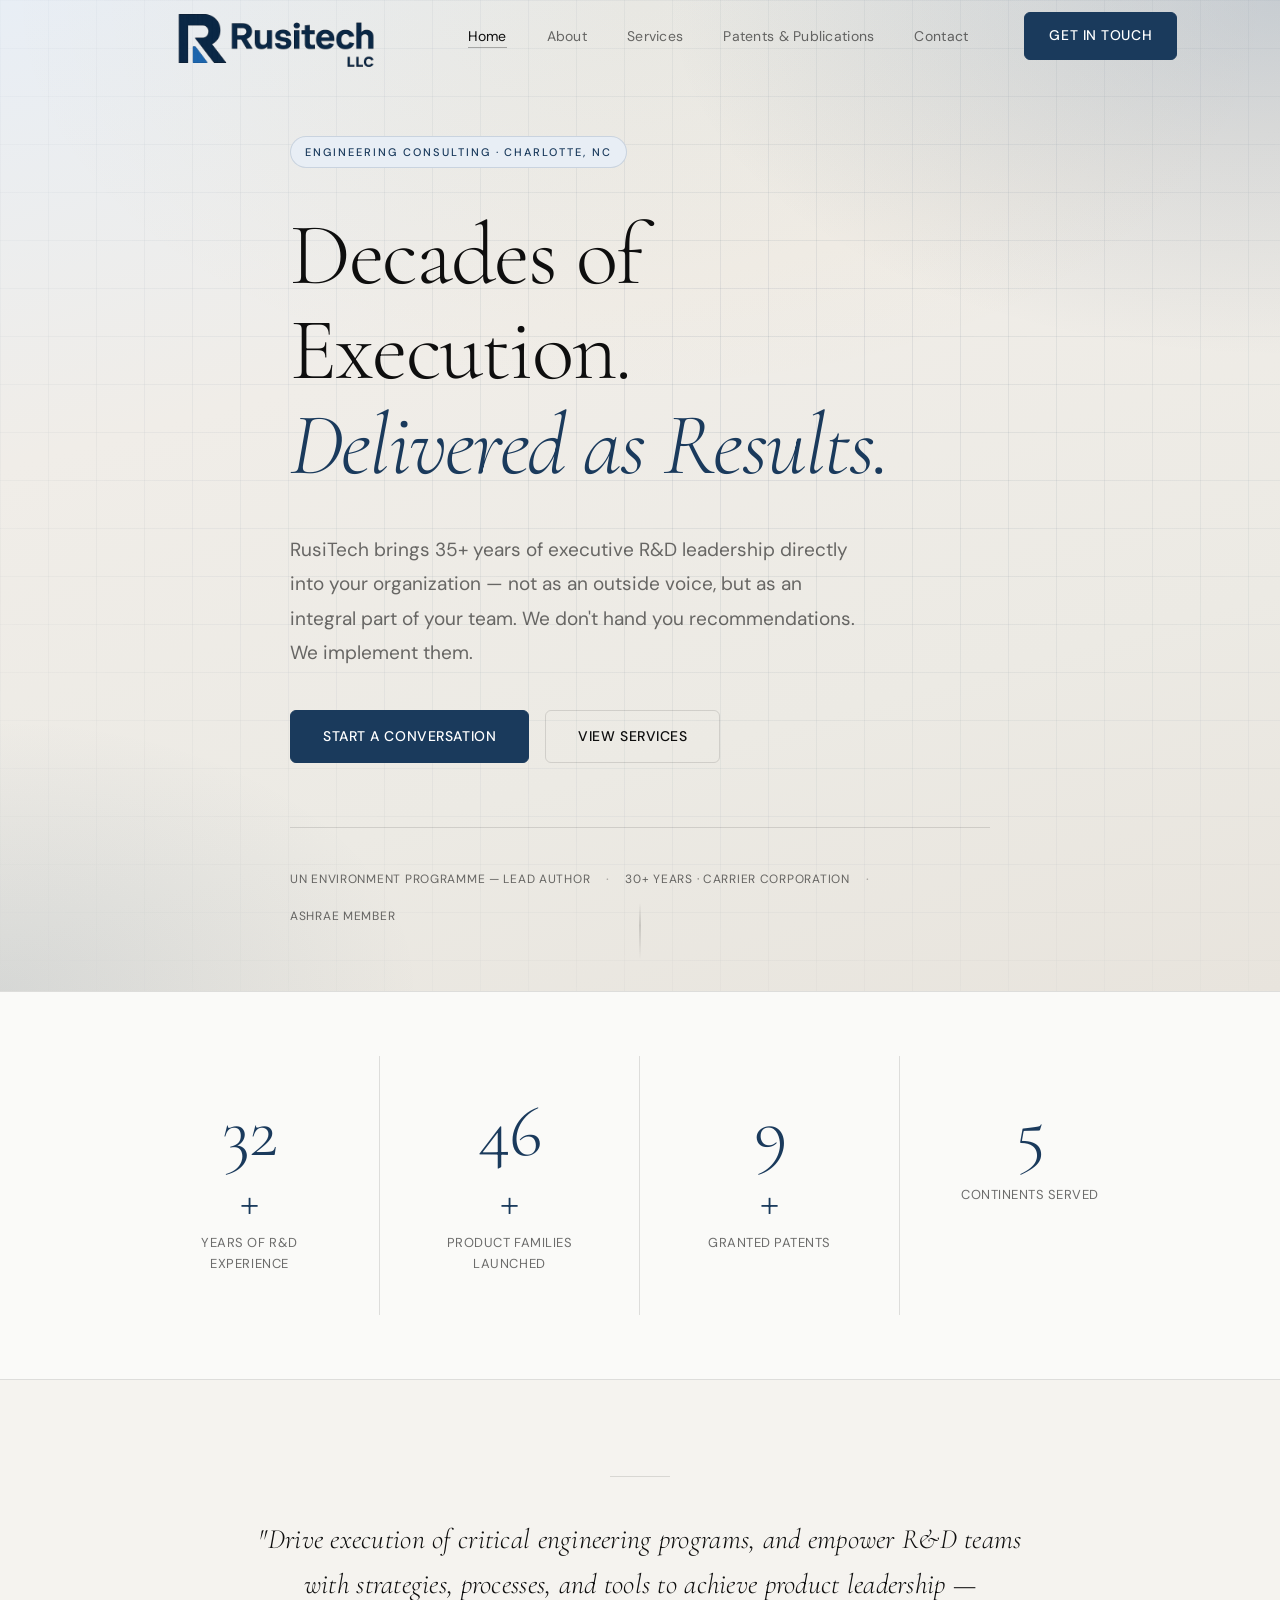
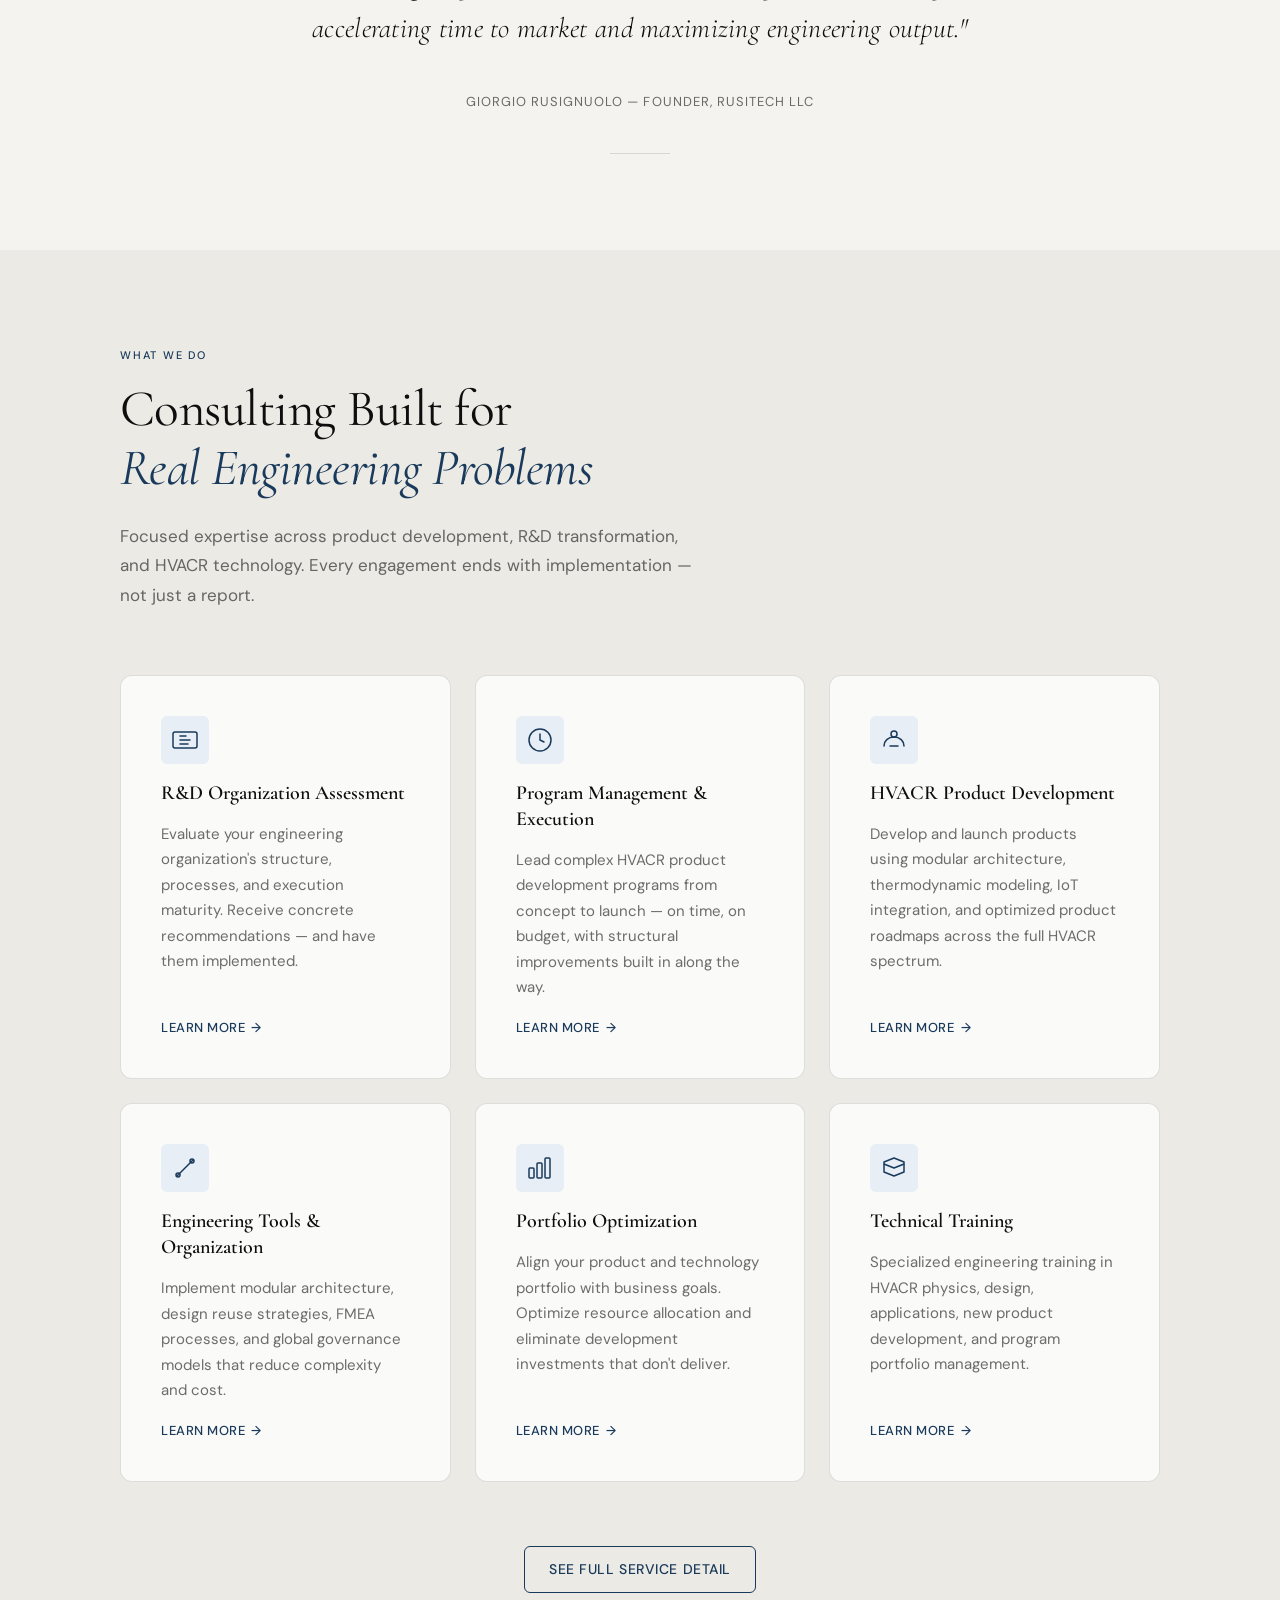
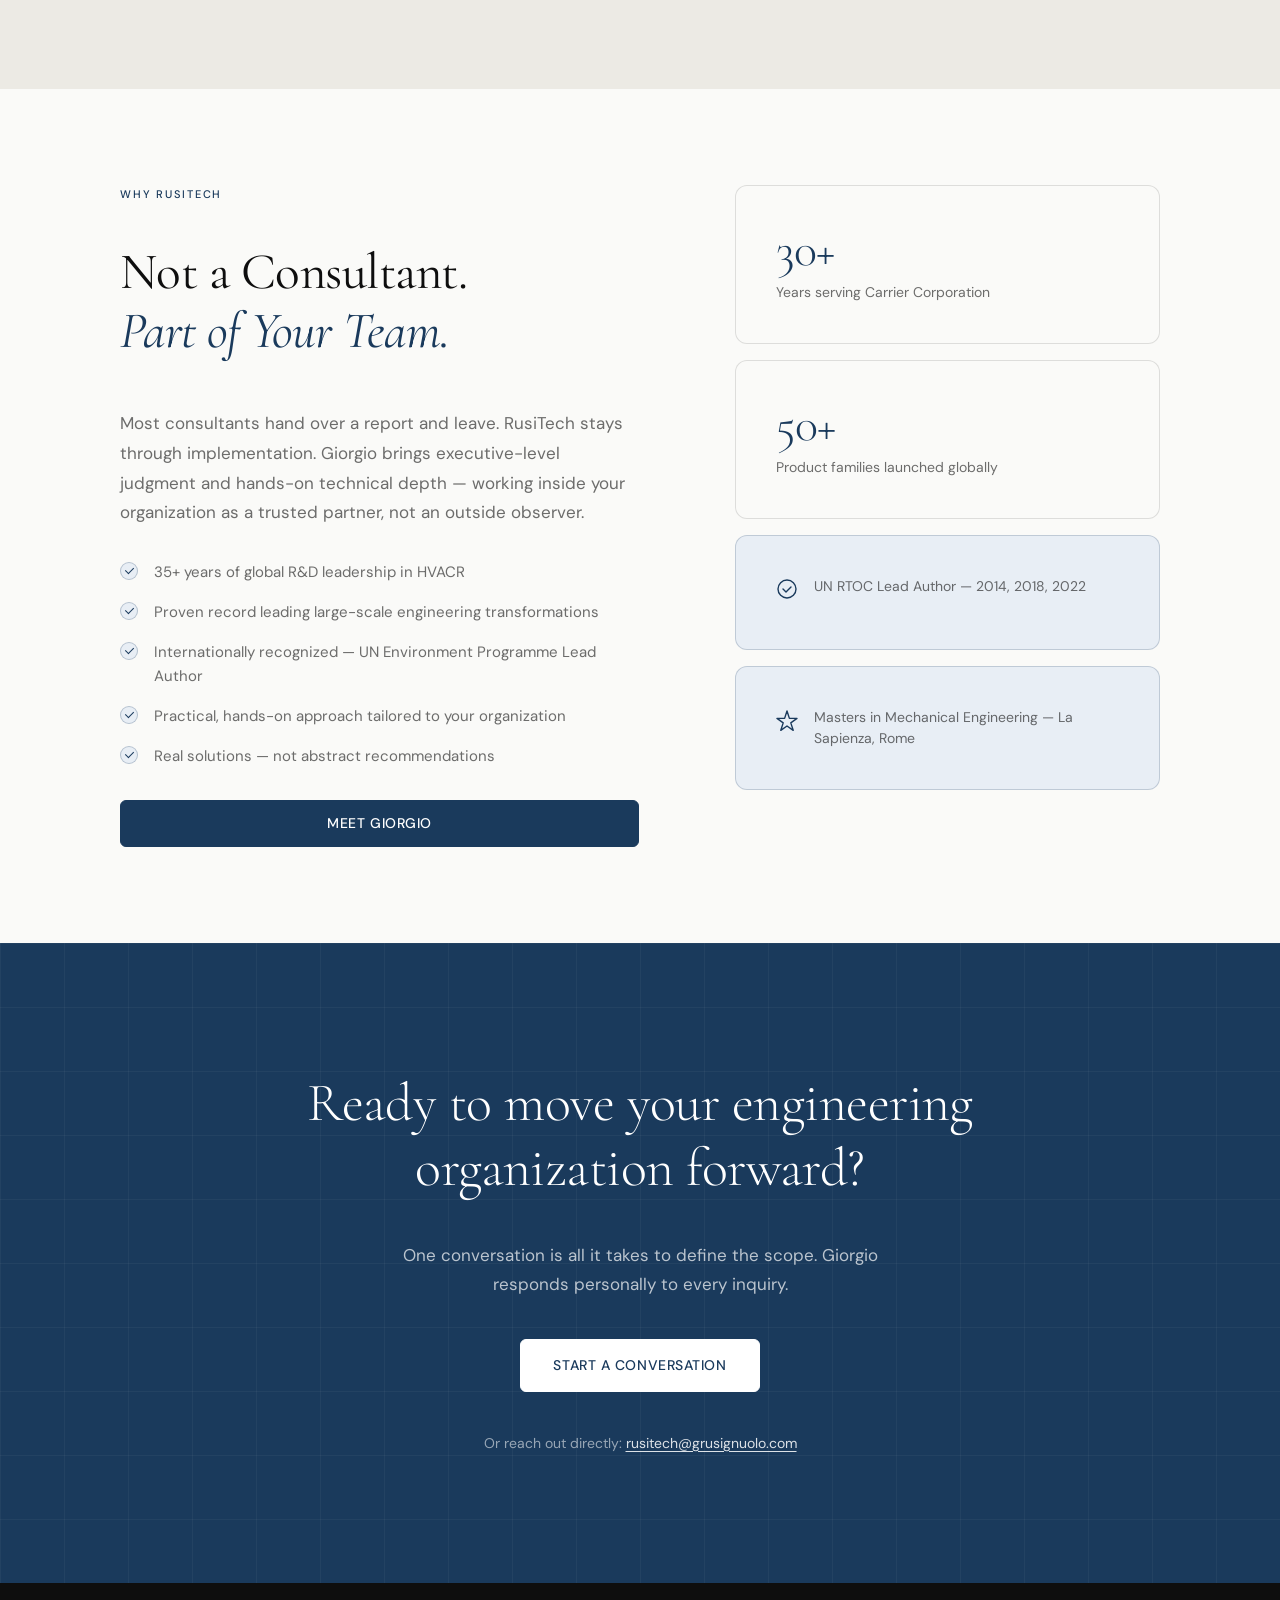
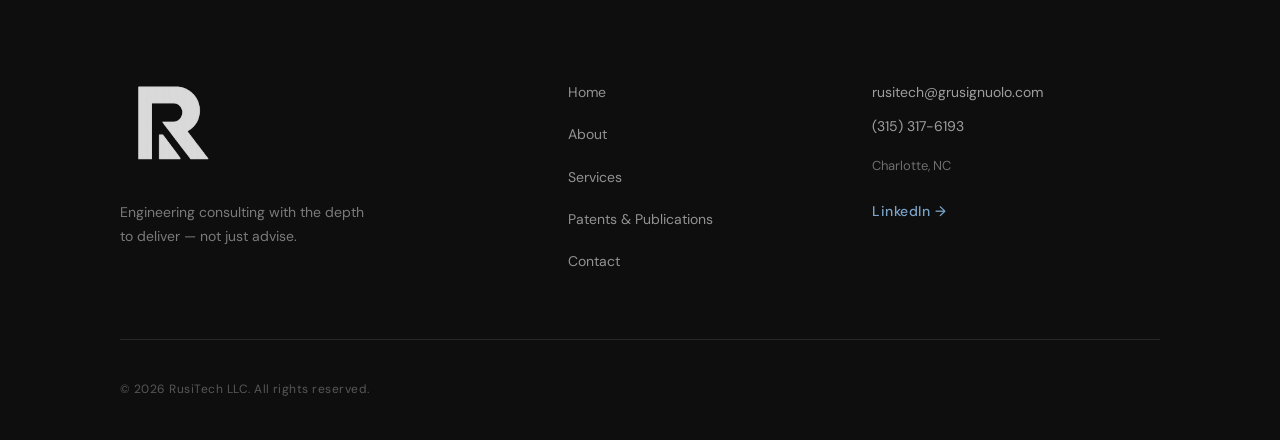
==== index.html @ 2b06dac4 "initial commit" ====
<!DOCTYPE html>
<html lang="en">
<head>
  <meta charset="UTF-8" />
  <meta name="viewport" content="width=device-width, initial-scale=1.0" />
  <meta name="description" content="RusiTech LLC — 35+ years of executive R&D leadership in HVACR engineering. Strategic consulting, product development, and expert technical support." />
  <meta name="keywords" content="HVACR engineering consulting, R&D consulting, product development, engineering transformation, Giorgio Rusignuolo, Raleigh NC" />
  <meta property="og:title" content="RusiTech LLC — Engineering Consulting" />
  <meta property="og:description" content="Strategic engineering consulting with 35+ years of hands-on executive R&D experience in HVACR." />
  <meta property="og:type" content="website" />
  <meta property="og:url" content="https://grusignuolo.com" />
  <title>RusiTech LLC — Engineering Consulting</title>

  <link rel="canonical" href="https://grusignuolo.com/" />

  <!-- Favicon -->
  <link rel="icon" type="image/x-icon" href="favicon.ico" />
<link rel="icon" type="image/png" sizes="32x32" href="favicon.ico/favicon-32x32.png" />
<link rel="icon" type="image/png" sizes="16x16" href="favicon.ico/favicon-16x16.png" />
<link rel="apple-touch-icon" sizes="180x180" href="favicon.ico/apple-touch-icon.png" />
<link rel="manifest" href="favicon.ico/site.webmanifest" />
<meta name="theme-color" content="#f5f3ef" />

  <!-- Fonts -->
  <link rel="preconnect" href="https://fonts.googleapis.com" />
  <link rel="preconnect" href="https://fonts.gstatic.com" crossorigin />
  <link href="https://fonts.googleapis.com/css2?family=Cormorant+Garamond:ital,wght@0,300;0,400;0,600;1,300;1,400&family=DM+Sans:opsz,wght@9..40,300;9..40,400;9..40,500&display=swap" rel="stylesheet" />

  <!-- Stylesheets -->
  <link rel="stylesheet" href="css/global.css" />
  <link rel="stylesheet" href="css/styles.css" />
</head>

<body>

  <!-- ============================================================
       PRELOADER
  ============================================================ -->
  <div id="preloader" aria-hidden="true">
    <div class="preloader-inner">
      <div class="preloader-ring"></div>
      <span class="preloader-wordmark">RusiTech</span>
    </div>
  </div>

  <!-- ============================================================
       SKIP TO CONTENT (Accessibility)
  ============================================================ -->
  <a href="#main-content" class="skip-link">Skip to main content</a>

  <!-- ============================================================
       NAVIGATION
  ============================================================ -->
  <header id="site-header" role="banner">
    <nav class="nav-container" aria-label="Main navigation">

      <!-- Logo -->
      <a href="index.html" class="nav-logo" aria-label="RusiTech LLC — Home">
  <img src="images/rusitech logo.png" alt="RusiTech LLC" class="nav-logo-img" />
</a>
      <!-- Desktop Nav Links -->
      <ul class="nav-links" role="list">
        <li><a href="index.html" class="nav-link active" aria-current="page">Home</a></li>
        <li><a href="about.html" class="nav-link">About</a></li>
        <li><a href="services.html" class="nav-link">Services</a></li>
        <li><a href="patents.html" class="nav-link">Patents &amp; Publications</a></li>
        <li><a href="contact.html" class="nav-link">Contact</a></li>
      </ul>

      <!-- CTA Button -->
      <a href="contact.html" class="btn btn-primary nav-cta">Get in Touch</a>

      <!-- Mobile Hamburger -->
      <button class="nav-hamburger" id="nav-toggle" aria-label="Toggle navigation menu" aria-expanded="false" aria-controls="mobile-menu">
        <span class="hamburger-line"></span>
        <span class="hamburger-line"></span>
        <span class="hamburger-line"></span>
      </button>

    </nav>

    <!-- Mobile Menu -->
    <div class="mobile-menu" id="mobile-menu" aria-hidden="true" role="dialog" aria-label="Mobile navigation">
      <ul class="mobile-nav-links" role="list">
        <li><a href="index.html" class="mobile-nav-link active">Home</a></li>
        <li><a href="about.html" class="mobile-nav-link">About</a></li>
        <li><a href="services.html" class="mobile-nav-link">Services</a></li>
        <li><a href="patents.html" class="mobile-nav-link">Patents &amp; Publications</a></li>
        <li><a href="contact.html" class="mobile-nav-link">Contact</a></li>
      </ul>
      <a href="contact.html" class="btn btn-primary mobile-cta">Get in Touch</a>
    </div>
  </header>

  <!-- ============================================================
       MAIN CONTENT
  ============================================================ -->
  <main id="main-content">

    <!-- ── HERO ───────────────────────────────────────────────── -->
    <section class="hero" aria-label="Hero">
      <div class="hero-bg" aria-hidden="true">
        <div class="hero-grid-lines"></div>
        <div class="hero-orb hero-orb--1"></div>
        <div class="hero-orb hero-orb--2"></div>
      </div>

      <div class="hero-content container">
        <div class="hero-eyebrow reveal">Engineering Consulting · Charlotte, NC</div>

        <h1 class="hero-headline reveal reveal--delay-1">
          Decades of Execution.<br />
          <em>Delivered as Results.</em>
        </h1>

        <p class="hero-sub reveal reveal--delay-2">
          RusiTech brings 35+ years of executive R&amp;D leadership directly into your organization —
          not as an outside voice, but as an integral part of your team.
          We don't hand you recommendations. We implement them.
        </p>

        <div class="hero-actions reveal reveal--delay-3">
          <a href="contact.html" class="btn btn-primary btn-lg">Start a Conversation</a>
          <a href="services.html" class="btn btn-ghost btn-lg">View Services</a>
        </div>

        <div class="hero-trust reveal reveal--delay-4">
          <span class="trust-item">UN Environment Programme — Lead Author</span>
          <span class="trust-divider" aria-hidden="true">·</span>
          <span class="trust-item">30+ Years · Carrier Corporation</span>
          <span class="trust-divider" aria-hidden="true">·</span>
          <span class="trust-item">ASHRAE Member</span>
        </div>
      </div>

      <div class="hero-scroll-hint" aria-hidden="true">
        <span class="scroll-line"></span>
      </div>
    </section>

    <!-- ── STATS ──────────────────────────────────────────────── -->
    <section class="stats-section" aria-label="Key statistics">
      <div class="container">
        <div class="stats-grid">

          <div class="stat-card reveal">
            <span class="stat-number" data-target="35">0</span><span class="stat-suffix">+</span>
            <span class="stat-label">Years of R&amp;D Experience</span>
          </div>

          <div class="stat-card reveal reveal--delay-1">
            <span class="stat-number" data-target="50">0</span><span class="stat-suffix">+</span>
            <span class="stat-label">Product Families Launched</span>
          </div>

          <div class="stat-card reveal reveal--delay-2">
            <span class="stat-number" data-target="10">0</span><span class="stat-suffix">+</span>
            <span class="stat-label">Granted Patents</span>
          </div>

          <div class="stat-card reveal reveal--delay-3">
            <span class="stat-number" data-target="6">0</span><span class="stat-suffix"></span>
            <span class="stat-label">Continents Served</span>
          </div>

        </div>
      </div>
    </section>

    <!-- ── MISSION STATEMENT ──────────────────────────────────── -->
    <section class="mission-section" aria-label="Mission">
      <div class="container">
        <div class="mission-inner reveal">
          <div class="mission-rule" aria-hidden="true"></div>
          <blockquote class="mission-quote">
            "Drive execution of critical engineering programs, and empower R&amp;D teams
            with strategies, processes, and tools to achieve product leadership —
            accelerating time to market and maximizing engineering output."
          </blockquote>
          <cite class="mission-cite">Giorgio Rusignuolo — Founder, RusiTech LLC</cite>
          <div class="mission-rule" aria-hidden="true"></div>
        </div>
      </div>
    </section>

    <!-- ── SERVICES OVERVIEW ──────────────────────────────────── -->
    <section class="services-section" aria-labelledby="services-heading">
      <div class="container">

        <div class="section-header reveal">
          <span class="section-eyebrow">What We Do</span>
          <h2 id="services-heading" class="section-title">
            Consulting Built for<br /><em>Real Engineering Problems</em>
          </h2>
          <p class="section-sub">
            Focused expertise across product development, R&amp;D transformation, and HVACR technology.
            Every engagement ends with implementation — not just a report.
          </p>
        </div>

        <div class="services-grid">

          <article class="service-card reveal" aria-label="R&D Organization Assessment">
            <div class="service-card-icon" aria-hidden="true">
              <svg width="28" height="28" viewBox="0 0 28 28" fill="none" aria-hidden="true">
                <rect x="2" y="6" width="24" height="16" rx="2" stroke="currentColor" stroke-width="1.5"/>
                <path d="M9 14h10M9 10h6M9 18h8" stroke="currentColor" stroke-width="1.5" stroke-linecap="round"/>
              </svg>
            </div>
            <h3 class="service-card-title">R&amp;D Organization Assessment</h3>
            <p class="service-card-desc">
              Evaluate your engineering organization's structure, processes, and execution maturity.
              Receive concrete recommendations — and have them implemented.
            </p>
            <a href="services.html#assessment" class="service-card-link">
              Learn more <span aria-hidden="true">→</span>
            </a>
          </article>

          <article class="service-card reveal reveal--delay-1" aria-label="Program Management">
            <div class="service-card-icon" aria-hidden="true">
              <svg width="28" height="28" viewBox="0 0 28 28" fill="none" aria-hidden="true">
                <circle cx="14" cy="14" r="11" stroke="currentColor" stroke-width="1.5"/>
                <path d="M14 8v6l4 2" stroke="currentColor" stroke-width="1.5" stroke-linecap="round"/>
              </svg>
            </div>
            <h3 class="service-card-title">Program Management &amp; Execution</h3>
            <p class="service-card-desc">
              Lead complex HVACR product development programs from concept to launch —
              on time, on budget, with structural improvements built in along the way.
            </p>
            <a href="services.html#program-management" class="service-card-link">
              Learn more <span aria-hidden="true">→</span>
            </a>
          </article>

          <article class="service-card reveal reveal--delay-2" aria-label="HVACR Product Development">
            <div class="service-card-icon" aria-hidden="true">
              <svg width="28" height="28" viewBox="0 0 28 28" fill="none" aria-hidden="true">
                <path d="M4 20c0-5 4-9 10-9s10 4 10 9" stroke="currentColor" stroke-width="1.5" stroke-linecap="round"/>
                <circle cx="14" cy="8" r="3" stroke="currentColor" stroke-width="1.5"/>
                <path d="M10 20h8" stroke="currentColor" stroke-width="1.5" stroke-linecap="round"/>
              </svg>
            </div>
            <h3 class="service-card-title">HVACR Product Development</h3>
            <p class="service-card-desc">
              Develop and launch products using modular architecture, thermodynamic modeling,
              IoT integration, and optimized product roadmaps across the full HVACR spectrum.
            </p>
            <a href="services.html#hvacr" class="service-card-link">
              Learn more <span aria-hidden="true">→</span>
            </a>
          </article>

          <article class="service-card reveal" aria-label="Engineering Tools & Organization">
            <div class="service-card-icon" aria-hidden="true">
              <svg width="28" height="28" viewBox="0 0 28 28" fill="none" aria-hidden="true">
                <path d="M6 22l4-4m8-8l4-4M10 18l8-8" stroke="currentColor" stroke-width="1.5" stroke-linecap="round"/>
                <circle cx="7" cy="21" r="2" stroke="currentColor" stroke-width="1.5"/>
                <circle cx="21" cy="7" r="2" stroke="currentColor" stroke-width="1.5"/>
              </svg>
            </div>
            <h3 class="service-card-title">Engineering Tools &amp; Organization</h3>
            <p class="service-card-desc">
              Implement modular architecture, design reuse strategies, FMEA processes,
              and global governance models that reduce complexity and cost.
            </p>
            <a href="services.html#tools" class="service-card-link">
              Learn more <span aria-hidden="true">→</span>
            </a>
          </article>

          <article class="service-card reveal reveal--delay-1" aria-label="Portfolio Optimization">
            <div class="service-card-icon" aria-hidden="true">
              <svg width="28" height="28" viewBox="0 0 28 28" fill="none" aria-hidden="true">
                <rect x="3" y="14" width="5" height="10" rx="1" stroke="currentColor" stroke-width="1.5"/>
                <rect x="11" y="9" width="5" height="15" rx="1" stroke="currentColor" stroke-width="1.5"/>
                <rect x="19" y="4" width="5" height="20" rx="1" stroke="currentColor" stroke-width="1.5"/>
              </svg>
            </div>
            <h3 class="service-card-title">Portfolio Optimization</h3>
            <p class="service-card-desc">
              Align your product and technology portfolio with business goals.
              Optimize resource allocation and eliminate development investments that don't deliver.
            </p>
            <a href="services.html#portfolio" class="service-card-link">
              Learn more <span aria-hidden="true">→</span>
            </a>
          </article>

          <article class="service-card reveal reveal--delay-2" aria-label="Technical Training">
            <div class="service-card-icon" aria-hidden="true">
              <svg width="28" height="28" viewBox="0 0 28 28" fill="none" aria-hidden="true">
                <path d="M4 8l10-4 10 4v2L14 14 4 10V8z" stroke="currentColor" stroke-width="1.5" stroke-linejoin="round"/>
                <path d="M4 10v8l10 4 10-4V10" stroke="currentColor" stroke-width="1.5" stroke-linejoin="round"/>
              </svg>
            </div>
            <h3 class="service-card-title">Technical Training</h3>
            <p class="service-card-desc">
              Specialized engineering training in HVACR physics, design, applications,
              new product development, and program portfolio management.
            </p>
            <a href="services.html#training" class="service-card-link">
              Learn more <span aria-hidden="true">→</span>
            </a>
          </article>

        </div>

        <div class="services-cta reveal">
          <a href="services.html" class="btn btn-outline">See Full Service Detail</a>
        </div>

      </div>
    </section>

    <!-- ── WHY RUSITECH ───────────────────────────────────────── -->
    <section class="why-section" aria-labelledby="why-heading">
      <div class="container">

        <div class="why-inner">
          <div class="why-text reveal">
            <span class="section-eyebrow">Why RusiTech</span>
            <h2 id="why-heading" class="section-title">
              Not a Consultant.<br /><em>Part of Your Team.</em>
            </h2>
            <p class="section-sub">
              Most consultants hand over a report and leave. RusiTech stays through implementation.
              Giorgio brings executive-level judgment and hands-on technical depth — working
              inside your organization as a trusted partner, not an outside observer.
            </p>

            <ul class="why-list" role="list">
              <li class="why-item">
                <span class="why-check" aria-hidden="true"></span>
                <span>35+ years of global R&amp;D leadership in HVACR</span>
              </li>
              <li class="why-item">
                <span class="why-check" aria-hidden="true"></span>
                <span>Proven record leading large-scale engineering transformations</span>
              </li>
              <li class="why-item">
                <span class="why-check" aria-hidden="true"></span>
                <span>Internationally recognized — UN Environment Programme Lead Author</span>
              </li>
              <li class="why-item">
                <span class="why-check" aria-hidden="true"></span>
                <span>Practical, hands-on approach tailored to your organization</span>
              </li>
              <li class="why-item">
                <span class="why-check" aria-hidden="true"></span>
                <span>Real solutions — not abstract recommendations</span>
              </li>
            </ul>

            <a href="about.html" class="btn btn-primary">Meet Giorgio</a>
          </div>

          <div class="why-credentials reveal reveal--delay-2">
            <div class="credential-card">
              <span class="credential-number">30+</span>
              <span class="credential-label">Years serving Carrier Corporation</span>
            </div>
            <div class="credential-card">
              <span class="credential-number">50+</span>
              <span class="credential-label">Product families launched globally</span>
            </div>
            <div class="credential-card credential-card--accent">
              <span class="credential-icon" aria-hidden="true">
                <svg width="22" height="22" viewBox="0 0 22 22" fill="none">
                  <circle cx="11" cy="11" r="9" stroke="currentColor" stroke-width="1.4"/>
                  <path d="M7 11l3 3 5-5" stroke="currentColor" stroke-width="1.4" stroke-linecap="round" stroke-linejoin="round"/>
                </svg>
              </span>
              <span class="credential-label">UN RTOC Lead Author — 2014, 2018, 2022</span>
            </div>
            <div class="credential-card credential-card--accent">
              <span class="credential-icon" aria-hidden="true">
                <svg width="22" height="22" viewBox="0 0 22 22" fill="none">
                  <path d="M11 2l2.4 7.4H21l-6.2 4.5 2.4 7.4L11 17l-6.2 4.3 2.4-7.4L1 9.4h7.6L11 2z" stroke="currentColor" stroke-width="1.4" stroke-linejoin="round"/>
                </svg>
              </span>
              <span class="credential-label">Masters in Mechanical Engineering — La Sapienza, Rome</span>
            </div>
          </div>
        </div>

      </div>
    </section>

    <!-- ── CLOSING CTA ────────────────────────────────────────── -->
    <section class="cta-section" aria-labelledby="cta-heading">
      <div class="container">
        <div class="cta-inner reveal">
          <h2 id="cta-heading" class="cta-title">
            Ready to move your engineering<br />organization forward?
          </h2>
          <p class="cta-sub">
            One conversation is all it takes to define the scope.
            Giorgio responds personally to every inquiry.
          </p>
          <a href="contact.html" class="btn btn-primary btn-lg">Start a Conversation</a>
          <p class="cta-email">
            Or reach out directly:
            <a href="mailto:rusitech@grusignuolo.com" class="cta-email-link">rusitech@grusignuolo.com</a>
          </p>
        </div>
      </div>
    </section>

  </main>

  <!-- ============================================================
       FOOTER
  ============================================================ -->
  <footer class="site-footer" role="contentinfo">
    <div class="container">
      <div class="footer-inner">

       <div class="footer-brand">
  <img src="/images/rusitech logo - R.png" alt="RusiTech LLC" class="footer-logo-img" />
  <p class="footer-tagline">
    Engineering consulting with the depth<br />
    to deliver — not just advise.
  </p>
</div>

        <nav class="footer-nav" aria-label="Footer navigation">
          <ul role="list">
            <li><a href="index.html">Home</a></li>
            <li><a href="about.html">About</a></li>
            <li><a href="services.html">Services</a></li>
            <li><a href="patents.html">Patents &amp; Publications</a></li>
            <li><a href="contact.html">Contact</a></li>
          </ul>
        </nav>

        <div class="footer-contact">
          <p>
            <a href="mailto:rusitech@grusignuolo.com">rusitech@grusignuolo.com</a>
          </p>
          <p>
            <a href="tel:+13153176193">(315) 317-6193</a>
          </p>
          <p class="footer-address">
            Charlotte, NC
          </p>
          
           <a
              href="https://www.linkedin.com/in/giorgio-rusignuolo-7230b142/"
              target="_blank"
              rel="noopener noreferrer"
               class="footer-linkedin"
               aria-label="Giorgio Rusignuolo on LinkedIn"
          >
        LinkedIn →
            </a>
        </div>

      </div>

      <div class="footer-bottom">
        <p>&copy; <span id="footer-year"></span> RusiTech LLC. All rights reserved.</p>
      </div>
    </div>
  </footer>

  <!-- Mobile Scroll-to-Top -->
  <button class="scroll-top-btn" id="scrollTopBtn" aria-label="Scroll back to top" title="Back to top">
    ↑
  </button>

  <!-- JS -->
  <script src="js/main.js"></script>



<script type="application/ld+json">
{
  "@context": "https://schema.org",
  "@type": "ProfessionalService",
  "name": "RusiTech LLC",
  "description": "Engineering consulting with 35+ years of executive R&D leadership in HVACR. Strategic transformation, product development, and expert technical support.",
  "url": "https://grusignuolo.com",
  "telephone": "+13153176193",
  "email": "rusitech@grusignuolo.com",
  "address": {
    "@type": "PostalAddress",
    "addressLocality": "Raleigh",
    "addressRegion": "NC",
    "addressCountry": "US"
  },
  "founder": {
    "@type": "Person",
    "name": "Giorgio Rusignuolo",
    "jobTitle": "Founder & Expert Consultant",
    "alumniOf": "University of Rome, La Sapienza",
    "sameAs": "https://www.linkedin.com/in/giorgio-rusignuolo-7230b142/"
  },
  "areaServed": "Worldwide",
  "serviceType": [
    "R&D Organization Assessment",
    "Program Management & Execution",
    "HVACR Product Development",
    "Engineering Tools & Organization",
    "Portfolio Optimization",
    "Technical Training"
  ]
}
</script>



</body>
</html>
---- css/global.css ----
/* ================================================================
   GLOBAL.CSS — RusiTech LLC
   Reusable components: nav, footer, buttons, cards, utilities
   ================================================================ */


/* ----------------------------------------------------------------
   CSS CUSTOM PROPERTIES (Design Tokens)
---------------------------------------------------------------- */
:root {
  /* Colors */
  --color-ink:          #0e0e0e;
  --color-ink-60:       rgba(14, 14, 14, 0.6);
  --color-ink-30:       rgba(14, 14, 14, 0.3);
  --color-ink-10:       rgba(14, 14, 14, 0.08);
  --color-paper:        #f5f3ef;
  --color-paper-pure:   #fafaf8;
  --color-paper-dark:   #eceae4;
  --color-accent:       #1a3a5c;
  --color-accent-hover: #142e4a;
  --color-accent-light: #e8eef5;
  --color-gold:         #b8860b;
  --color-gold-light:   #f5edda;
  --color-rule:         rgba(14, 14, 14, 0.12);
  --color-rule-light:   rgba(14, 14, 14, 0.06);

  /* Typography */
  --font-serif: 'Cormorant Garamond', Georgia, serif;
  --font-sans:  'DM Sans', system-ui, -apple-system, sans-serif;

  /* Spacing Scale */
  --space-xs:   4px;
  --space-sm:   8px;
  --space-md:   16px;
  --space-lg:   24px;
  --space-xl:   40px;
  --space-2xl:  64px;
  --space-3xl:  96px;
  --space-4xl:  128px;

  /* Layout */
  --container-max:  1160px;
  --container-pad:  clamp(20px, 5vw, 60px);
  --nav-height:     72px;
  --border-radius:  6px;
  --border-radius-lg: 12px;

  /* Transitions */
  --transition-fast:   0.15s ease;
  --transition-base:   0.25s ease;
  --transition-slow:   0.45s ease;

  /* Shadows */
  --shadow-sm:  0 1px 3px rgba(14, 14, 14, 0.06),
                0 1px 2px rgba(14, 14, 14, 0.04);
  --shadow-md:  0 4px 16px rgba(14, 14, 14, 0.08),
                0 2px 6px  rgba(14, 14, 14, 0.04);
  --shadow-lg:  0 12px 40px rgba(14, 14, 14, 0.12),
                0 4px 12px  rgba(14, 14, 14, 0.06);
}


/* ----------------------------------------------------------------
   RESET & BASE
---------------------------------------------------------------- */
*,
*::before,
*::after {
  box-sizing: border-box;
  margin: 0;
  padding: 0;
}

html {
  scroll-behavior: smooth;
  font-size: 16px;
  -webkit-text-size-adjust: 100%;
}

body {
  font-family: var(--font-sans);
  background-color: var(--color-paper);
  color: var(--color-ink);
  line-height: 1.65;
  overflow-x: hidden;
  -webkit-tap-highlight-color: transparent;
  touch-action: manipulation;
  -webkit-font-smoothing: antialiased;
  -moz-osx-font-smoothing: grayscale;
}

img,
video {
  max-width: 100%;
  height: auto;
  display: block;
}

a {
  color: inherit;
  text-decoration: none;
}

ul,
ol {
  list-style: none;
}

button {
  cursor: pointer;
  border: none;
  background: none;
  font-family: inherit;
}

input,
textarea,
select {
  font-family: inherit;
  font-size: inherit;
}


/* ----------------------------------------------------------------
   ACCESSIBILITY
---------------------------------------------------------------- */

/* Skip Link */
.skip-link {
  position: absolute;
  top: -100px;
  left: var(--space-md);
  background: var(--color-accent);
  color: #fff;
  padding: var(--space-sm) var(--space-md);
  border-radius: var(--border-radius);
  font-size: 14px;
  font-weight: 500;
  z-index: 10000;
  transition: top var(--transition-fast);
}

.skip-link:focus {
  top: var(--space-md);
}

/* Focus Visible */
:focus-visible {
  outline: 2px solid var(--color-accent);
  outline-offset: 3px;
  border-radius: 2px;
}

/* Reduced Motion */
@media (prefers-reduced-motion: reduce) {
  *,
  *::before,
  *::after {
    animation-duration: 0.01ms !important;
    animation-iteration-count: 1 !important;
    transition-duration: 0.01ms !important;
    scroll-behavior: auto !important;
  }
}


/* ----------------------------------------------------------------
   LAYOUT UTILITIES
---------------------------------------------------------------- */
.container {
  max-width: var(--container-max);
  margin-inline: auto;
  padding-inline: var(--container-pad);
}

.visually-hidden {
  position: absolute;
  width: 1px;
  height: 1px;
  padding: 0;
  margin: -1px;
  overflow: hidden;
  clip: rect(0, 0, 0, 0);
  white-space: nowrap;
  border: 0;
}


/* ----------------------------------------------------------------
   PRELOADER
---------------------------------------------------------------- */
#preloader {
  position: fixed;
  inset: 0;
  background: var(--color-ink);
  z-index: 9999;
  display: flex;
  align-items: center;
  justify-content: center;
  flex-direction: column;
  gap: var(--space-md);
  transition: opacity 0.7s ease, visibility 0.7s ease;
}

#preloader.hidden {
  opacity: 0;
  visibility: hidden;
  pointer-events: none;
}

.preloader-inner {
  display: flex;
  flex-direction: column;
  align-items: center;
  gap: var(--space-md);
}

.preloader-ring {
  width: 44px;
  height: 44px;
  border: 1.5px solid rgba(255, 255, 255, 0.15);
  border-top-color: rgba(255, 255, 255, 0.85);
  border-radius: 50%;
  animation: preloader-spin 0.9s linear infinite;
}

.preloader-wordmark {
  font-family: var(--font-serif);
  font-size: 22px;
  font-weight: 400;
  letter-spacing: 0.12em;
  color: rgba(255, 255, 255, 0.85);
}

@keyframes preloader-spin {
  to { transform: rotate(360deg); }
}


/* ----------------------------------------------------------------
   NAVIGATION
---------------------------------------------------------------- */
#site-header {
  position: fixed;
  top: 0;
  left: 0;
  right: 0;
  height: var(--nav-height);
  z-index: 1000;
  transition: background var(--transition-base),
              box-shadow var(--transition-base),
              backdrop-filter var(--transition-base);
}

#site-header.scrolled {
  background: rgba(245, 243, 239, 0.94);
  backdrop-filter: blur(12px);
  -webkit-backdrop-filter: blur(12px);
  box-shadow: 0 1px 0 var(--color-rule),
              0 4px 20px rgba(14, 14, 14, 0.06);
}

.nav-container {
  max-width: var(--container-max);
  margin-inline: auto;
  padding-inline: var(--container-pad);
  height: var(--nav-height);
  display: flex;
  align-items: center;
  gap: var(--space-xl);
}

@media (max-width: 900px) {
  .nav-container {
    padding-inline: var(--space-lg);
  }

  .nav-hamburger {
    margin-left: auto;
    flex-shrink: 0;
  }

  .nav-logo-img {
    height: 44px;
  }
}

/* Logo */
.nav-logo {
  display: flex;
  align-items: baseline;
  gap: 3px;
  text-decoration: none;
  flex-shrink: 0;
}

.nav-logo-word {
  font-family: var(--font-serif);
  font-size: 22px;
  font-weight: 600;
  color: var(--color-ink);
  letter-spacing: 0.01em;
}

.nav-logo-accent {
  font-family: var(--font-serif);
  font-size: 22px;
  font-weight: 600;
  color: var(--color-accent);
  letter-spacing: 0.01em;
}

.nav-logo-llc {
  font-family: var(--font-sans);
  font-size: 11px;
  font-weight: 400;
  color: var(--color-ink-60);
  letter-spacing: 0.1em;
  text-transform: uppercase;
  margin-left: 4px;
  align-self: center;
}

/* Desktop Nav Links */
.nav-links {
  display: flex;
  align-items: center;
  gap: var(--space-xl);
  margin-left: auto;
}

.nav-link {
  font-size: 14px;
  font-weight: 400;
  color: var(--color-ink-60);
  letter-spacing: 0.02em;
  text-decoration: none;
  padding-bottom: 2px;
  border-bottom: 1px solid transparent;
  transition: color var(--transition-fast),
              border-color var(--transition-fast);
  white-space: nowrap;
}

.nav-link:hover,
.nav-link.active {
  color: var(--color-ink);
  border-bottom-color: var(--color-ink-30);
}

/* Nav CTA */
.nav-cta {
  flex-shrink: 0;
  margin-left: var(--space-md);
}

/* Hamburger */
.nav-hamburger {
  display: none;
  flex-direction: column;
  justify-content: center;
  gap: 5px;
  width: 40px;
  height: 40px;
  padding: var(--space-sm);
  margin-left: 0;
  
  border-radius: var(--border-radius);
  transition: background var(--transition-fast);
}

.nav-hamburger:hover {
  background: var(--color-ink-10);
}

.hamburger-line {
  display: block;
  width: 22px;
  height: 1.5px;
  background: var(--color-ink);
  border-radius: 2px;
  transition: transform var(--transition-base),
              opacity var(--transition-base);
  transform-origin: center;
}

/* Hamburger Open State */
.nav-hamburger.open .hamburger-line:nth-child(1) {
  transform: translateY(6.5px) rotate(45deg);
}

.nav-hamburger.open .hamburger-line:nth-child(2) {
  opacity: 0;
  transform: scaleX(0);
}

.nav-hamburger.open .hamburger-line:nth-child(3) {
  transform: translateY(-6.5px) rotate(-45deg);
}

/* Mobile Menu */
.mobile-menu {
  position: fixed;
  top: var(--nav-height);
  left: 0;
  right: 0;
  background: var(--color-paper-pure);
  border-top: 1px solid var(--color-rule);
  border-bottom: 1px solid var(--color-rule);
  padding: var(--space-xl) var(--container-pad);
  display: flex;
  flex-direction: column;
  gap: var(--space-xl);
  transform: translateY(-110%);
  opacity: 0;
  visibility: hidden;
  transition: transform var(--transition-slow),
              opacity var(--transition-slow),
              visibility var(--transition-slow);
  z-index: 999;
  box-shadow: var(--shadow-lg);
}

.mobile-menu.open {
  transform: translateY(0);
  opacity: 1;
  visibility: visible;
}

.mobile-nav-links {
  display: flex;
  flex-direction: column;
  gap: var(--space-md);
}

.mobile-nav-link {
  font-size: 18px;
  font-weight: 400;
  color: var(--color-ink-60);
  padding: var(--space-sm) 0;
  border-bottom: 1px solid var(--color-rule-light);
  transition: color var(--transition-fast);
}

.mobile-nav-link:hover,
.mobile-nav-link.active {
  color: var(--color-ink);
}

.mobile-cta {
  align-self: flex-start;
}


/* ----------------------------------------------------------------
   BUTTONS
---------------------------------------------------------------- */
.btn {
  display: inline-flex;
  align-items: center;
  justify-content: center;
  gap: var(--space-sm);
  font-family: var(--font-sans);
  font-size: 14px;
  font-weight: 500;
  letter-spacing: 0.04em;
  text-transform: uppercase;
  text-decoration: none;
  padding: 11px 24px;
  border-radius: var(--border-radius);
  border: 1px solid transparent;
  cursor: pointer;
  white-space: nowrap;
  transition: background var(--transition-fast),
              color var(--transition-fast),
              border-color var(--transition-fast),
              box-shadow var(--transition-fast),
              transform var(--transition-fast);
  -webkit-tap-highlight-color: transparent;
}

.btn:active {
  transform: scale(0.98);
}

/* Primary */
.btn-primary {
  background: var(--color-accent);
  color: #fff;
  border-color: var(--color-accent);
}

.btn-primary:hover {
  background: var(--color-accent-hover);
  border-color: var(--color-accent-hover);
  box-shadow: var(--shadow-md);
}

/* Ghost */
.btn-ghost {
  background: transparent;
  color: var(--color-ink);
  border-color: var(--color-rule);
}

.btn-ghost:hover {
  background: var(--color-ink-10);
  border-color: var(--color-ink-30);
}

/* Outline */
.btn-outline {
  background: transparent;
  color: var(--color-accent);
  border-color: var(--color-accent);
}

.btn-outline:hover {
  background: var(--color-accent-light);
}

/* Sizes */
.btn-lg {
  font-size: 14px;
  padding: 14px 32px;
}

.btn-sm {
  font-size: 12px;
  padding: 8px 16px;
}


/* ----------------------------------------------------------------
   CARDS — Service Card
---------------------------------------------------------------- */
.service-card {
  background: var(--color-paper-pure);
  border: 1px solid var(--color-rule);
  border-radius: var(--border-radius-lg);
  padding: var(--space-xl);
  display: flex;
  flex-direction: column;
  gap: var(--space-md);
  transition: box-shadow var(--transition-base),
              border-color var(--transition-base),
              transform var(--transition-base);
}

.service-card:hover {
  box-shadow: var(--shadow-md);
  border-color: var(--color-ink-30);
  transform: translateY(-2px);
}

.service-card-icon {
  width: 48px;
  height: 48px;
  background: var(--color-accent-light);
  border-radius: var(--border-radius);
  display: flex;
  align-items: center;
  justify-content: center;
  color: var(--color-accent);
  flex-shrink: 0;
}

.service-card-title {
  font-family: var(--font-serif);
  font-size: 20px;
  font-weight: 600;
  color: var(--color-ink);
  line-height: 1.3;
}

.service-card-desc {
  font-size: 15px;
  color: var(--color-ink-60);
  line-height: 1.7;
  flex: 1;
}

.service-card-link {
  font-size: 13px;
  font-weight: 500;
  letter-spacing: 0.04em;
  text-transform: uppercase;
  color: var(--color-accent);
  text-decoration: none;
  margin-top: auto;
  transition: gap var(--transition-fast),
              opacity var(--transition-fast);
  display: inline-flex;
  align-items: center;
  gap: 6px;
}

.service-card-link:hover {
  opacity: 0.75;
}


/* ----------------------------------------------------------------
   CARDS — Credential Card
---------------------------------------------------------------- */
.credential-card {
  background: var(--color-paper-pure);
  border: 1px solid var(--color-rule);
  border-radius: var(--border-radius-lg);
  padding: var(--space-xl);
  display: flex;
  flex-direction: column;
  gap: var(--space-sm);
  transition: box-shadow var(--transition-base);
}

.credential-card:hover {
  box-shadow: var(--shadow-sm);
}

.credential-card--accent {
  background: var(--color-accent-light);
  border-color: rgba(26, 58, 92, 0.2);
  flex-direction: row;
  align-items: flex-start;
  gap: var(--space-md);
}

.credential-number {
  font-family: var(--font-serif);
  font-size: 48px;
  font-weight: 300;
  color: var(--color-accent);
  line-height: 1;
  letter-spacing: -0.02em;
}

.credential-label {
  font-size: 14px;
  color: var(--color-ink-60);
  line-height: 1.5;
}

.credential-icon {
  color: var(--color-accent);
  flex-shrink: 0;
  margin-top: 2px;
}


/* ----------------------------------------------------------------
   CARDS — Stat Card
---------------------------------------------------------------- */
.stat-card {
  display: flex;
  flex-direction: column;
  align-items: center;
  gap: var(--space-sm);
  padding: var(--space-xl) var(--space-lg);
  text-align: center;
  border-right: 1px solid var(--color-rule);
}

.stat-card:last-child {
  border-right: none;
}

.stat-number {
  font-family: var(--font-serif);
  font-size: clamp(48px, 6vw, 72px);
  font-weight: 300;
  color: var(--color-accent);
  line-height: 1;
  letter-spacing: -0.02em;
}

.stat-suffix {
  font-family: var(--font-serif);
  font-size: clamp(32px, 4vw, 48px);
  font-weight: 300;
  color: var(--color-accent);
  line-height: 1;
}

.stat-label {
  font-size: 13px;
  font-weight: 400;
  color: var(--color-ink-60);
  letter-spacing: 0.04em;
  text-transform: uppercase;
  max-width: 140px;
}


/* ----------------------------------------------------------------
   SECTION TYPOGRAPHY UTILITIES
---------------------------------------------------------------- */
.section-eyebrow {
  display: block;
  font-family: var(--font-sans);
  font-size: 11px;
  font-weight: 500;
  letter-spacing: 0.16em;
  text-transform: uppercase;
  color: var(--color-accent);
  margin-bottom: var(--space-md);
}

.section-title {
  font-family: var(--font-serif);
  font-size: clamp(32px, 4vw, 52px);
  font-weight: 400;
  line-height: 1.15;
  color: var(--color-ink);
  letter-spacing: -0.01em;
  margin-bottom: var(--space-lg);
}

.section-title em {
  font-style: italic;
  color: var(--color-accent);
}

.section-sub {
  font-size: 17px;
  color: var(--color-ink-60);
  line-height: 1.75;
  max-width: 580px;
}


/* ----------------------------------------------------------------
   SCROLL REVEAL ANIMATIONS
---------------------------------------------------------------- */
.reveal {
  opacity: 0;
  transform: translateY(24px);
  transition: opacity 0.65s ease,
              transform 0.65s ease;
}

.reveal.in-view {
  opacity: 1;
  transform: translateY(0);
}

.reveal--delay-1 { transition-delay: 0.1s; }
.reveal--delay-2 { transition-delay: 0.2s; }
.reveal--delay-3 { transition-delay: 0.3s; }
.reveal--delay-4 { transition-delay: 0.4s; }
.reveal--delay-5 { transition-delay: 0.5s; }


/* ----------------------------------------------------------------
   SCROLL TO TOP BUTTON (Mobile)
---------------------------------------------------------------- */
.scroll-top-btn {
  position: fixed;
  bottom: 24px;
  right: 20px;
  width: 44px;
  height: 44px;
  border-radius: 50%;
  background: var(--color-accent);
  color: #fff;
  font-size: 18px;
  display: flex;
  align-items: center;
  justify-content: center;
  box-shadow: var(--shadow-md);
  opacity: 0;
  visibility: hidden;
  transform: translateY(12px);
  transition: opacity var(--transition-base),
              visibility var(--transition-base),
              transform var(--transition-base);
  z-index: 500;
}

.scroll-top-btn.visible {
  opacity: 1;
  visibility: visible;
  transform: translateY(0);
}

.scroll-top-btn:hover {
  background: var(--color-accent-hover);
}

/* Only show on mobile */
@media (min-width: 769px) {
  .scroll-top-btn {
    display: none;
  }
}


/* ----------------------------------------------------------------
   FOOTER
---------------------------------------------------------------- */
/* ----------------------------------------------------------------
   FOOTER
---------------------------------------------------------------- */
.site-footer {
  background: var(--color-ink);
  color: rgba(255, 255, 255, 0.7);
  padding: var(--space-3xl) 0 var(--space-xl);
}

.footer-inner {
  display: grid;
  grid-template-columns: 1.6fr 1fr 1.2fr;
  gap: var(--space-2xl);
  padding-bottom: var(--space-2xl);
  border-bottom: 1px solid rgba(255, 255, 255, 0.1);
  margin-bottom: var(--space-xl);
  align-items: start;
}

/* Footer Brand */
.footer-brand {
  display: flex;
  flex-direction: column;
  align-items: flex-start;
  gap: var(--space-md);
}

.footer-logo-img {
  height: 60px;
  width: auto;
  display: block;
  filter: brightness(0) invert(1);
  opacity: 0.85;
}

.footer-wordmark {
  display: block;
  font-family: var(--font-serif);
  font-size: 24px;
  font-weight: 400;
  color: rgba(255, 255, 255, 0.9);
  letter-spacing: 0.02em;
  margin-bottom: var(--space-md);
}

.footer-accent {
  color: #7ba3c8;
}

.footer-tagline {
  font-size: 14px;
  line-height: 1.7;
  color: rgba(255, 255, 255, 0.45);
  max-width: 260px;
}

/* Footer Nav */
.footer-nav ul {
  display: flex;
  flex-direction: column;
  gap: var(--space-md);
}

.footer-nav a {
  font-size: 14px;
  color: rgba(255, 255, 255, 0.55);
  text-decoration: none;
  transition: color var(--transition-fast);
}

.footer-nav a:hover {
  color: rgba(255, 255, 255, 0.9);
}

/* Footer Contact */
.footer-contact {
  display: flex;
  flex-direction: column;
  gap: var(--space-sm);
}

.footer-contact a {
  font-size: 14px;
  color: rgba(255, 255, 255, 0.6);
  text-decoration: none;
  transition: color var(--transition-fast);
}

.footer-contact a:hover {
  color: rgba(255, 255, 255, 0.9);
}

.footer-address {
  font-size: 13px;
  color: rgba(255, 255, 255, 0.4);
  line-height: 1.6;
  margin-top: var(--space-sm);
}

.footer-linkedin {
  display: inline-block;
  margin-top: var(--space-md);
  font-size: 13px;
  font-weight: 500;
  letter-spacing: 0.04em;
  color: #7ba3c8 !important;
}

/* Footer Bottom */
.footer-bottom p {
  font-size: 12px;
  color: rgba(255, 255, 255, 0.3);
  letter-spacing: 0.04em;
}

/* ── Responsive ─────────────────────────────────────────────── */
@media (max-width: 768px) {
  .footer-inner {
    grid-template-columns: 1fr;
    gap: var(--space-xl);
    text-align: center;
  }

  .footer-brand {
    align-items: center;
  }

  .footer-logo-img {
    margin-inline: auto;
  }

  .footer-tagline {
    max-width: 100%;
    text-align: center;
  }

  .footer-nav ul {
    flex-direction: row;
    flex-wrap: wrap;
    justify-content: center;
    gap: var(--space-md) var(--space-xl);
  }

  .footer-contact {
    align-items: center;
  }

  .footer-address {
    text-align: center;
  }

  .footer-bottom {
    text-align: center;
  }
}


/* ----------------------------------------------------------------
   RESPONSIVE — NAVIGATION
---------------------------------------------------------------- */
@media (max-width: 900px) {
  .nav-links,
  .nav-cta {
    display: none;
  }

  .nav-hamburger {
    display: flex;
  }
}


/* ----------------------------------------------------------------
   RESPONSIVE — FOOTER
---------------------------------------------------------------- */
@media (max-width: 768px) {
  .footer-inner {
    grid-template-columns: 1fr;
    gap: var(--space-2xl);
  }

  .footer-nav ul {
    flex-direction: row;
    flex-wrap: wrap;
    gap: var(--space-md) var(--space-xl);
  }
}


/* ----------------------------------------------------------------
   RESPONSIVE — STAT CARDS
---------------------------------------------------------------- */
@media (max-width: 600px) {
  .stat-card {
    border-right: none;
    border-bottom: 1px solid var(--color-rule);
    padding: var(--space-lg);
  }

  .stat-card:last-child {
    border-bottom: none;
  }
}





/* ================================================================
   MOBILE FIXES — Typography alignment & footer
   ================================================================ */

@media (max-width: 768px) {

  /* ── Section Headers ────────────────────────────────────────── */
  .section-header {
    text-align: center;
  }

  .section-header .section-sub {
    margin-inline: auto;
  }

  .section-eyebrow {
    display: block;
    text-align: center;
  }

  /* ── Hero ───────────────────────────────────────────────────── */
  .hero-content {
    text-align: center;
  }

  .hero-eyebrow {
    margin-inline: auto;
  }

 .hero-actions {
    justify-content: center;
    align-items: center;
  }

  .hero-trust {
    justify-content: center;
    text-align: center;
  }

  /* ── Page Hero (About, Services, etc.) ─────────────────────── */
  .page-hero-inner {
    text-align: center;
  }

  .page-hero-eyebrow {
    display: block;
    text-align: center;
  }

  /* ── Mission ────────────────────────────────────────────────── */
  .mission-quote {
    text-align: center;
  }

  /* ── Why Section ────────────────────────────────────────────── */
  .why-text {
    text-align: center;
  }

  .why-item {
    text-align: left;
  }

  .why-text .btn {
    align-self: center;
  }

  /* ── CTA Section ────────────────────────────────────────────── */
  .cta-inner {
    text-align: center;
  }

  /* ── Patent Stats ───────────────────────────────────────────── */
  .patent-stats {
    justify-content: center;
    text-align: center;
  }

  /* ── Contact Left ───────────────────────────────────────────── */
  .contact-left-top {
    text-align: center;
  }

  .contact-trust {
    justify-content: center;
  }

  /* ── Footer Fix ─────────────────────────────────────────────── */
  .footer-inner {
    text-align: center;
  }

  .footer-nav ul {
    justify-content: center;
  }

  .footer-contact {
    align-items: center;
  }

  .footer-address {
    text-align: center;
  }

  .footer-linkedin {
    text-align: center;
  }

  .footer-bottom {
    text-align: center;
  }

  .footer-tagline {
    text-align: center;
    margin-inline: auto;
  }

  /* ── Bio Section ────────────────────────────────────────────── */
  .bio-block {
    text-align: center;
  }

  .bio-block p {
    text-align: left;
  }

  .bio-sidebar-info {
    text-align: center;
  }

  .bio-info-item {
    align-items: center;
  }

  /* ── Credentials ────────────────────────────────────────────── */
  .cred-card {
    text-align: center;
  }

  /* ── Process Steps ──────────────────────────────────────────── */
  .process-step {
    text-align: center;
  }

  /* ── Service Detail ─────────────────────────────────────────── */
  .service-detail-content {
    text-align: center;
  }

  .service-detail-list li {
    text-align: left;
  }

  .service-detail-cta {
    text-align: center;
  }

}

/* ── Mobile hamburger button fix ─────────────────────────────────────────────── */

@media (max-width: 900px) {
  .nav-container {
    padding-inline: 0px;
  }

  .nav-logo-img {
    height: 40px;
    width: auto;
  }

  .nav-hamburger {
    margin-left: auto;
    margin-right: 0;
    flex-shrink: 0;
  }
}

/* ================================================================
   RusiTech LLC PNG LOGO CSS
  
   ================================================================ */
.nav-logo-img {
  height: 205px;
  width: auto;
  display: block;
}

.footer-logo-img {
  height: 44px;
  width: auto;
  display: block;
  opacity: 0.85;
  margin-bottom: var(--space-md);
}

.nav-logo {
  display: flex;
  align-items: center;
  padding-top: 8px; /* Adjust this value to move the logo down */
}

.footer-logo-img {
  height: 90px;
  width: auto;
  display: block;
  margin-bottom: var(--space-md);
  filter: brightness(0) invert(1);
  opacity: 0.85;
}
---- css/styles.css ----
/* ================================================================
   STYLES.CSS — RusiTech LLC
   Page-specific layouts: hero, stats, mission, services,
   why section, closing CTA, and all index.html sections
   ================================================================ */


/* ----------------------------------------------------------------
   HERO SECTION
---------------------------------------------------------------- */
.hero {
  position: relative;
  min-height: 100svh;
  display: flex;
  align-items: center;
  padding-top: var(--nav-height);
  overflow: hidden;
  background:
    radial-gradient(ellipse 80% 60% at 100% 0%, rgba(26, 58, 92, 0.18) 0%, transparent 60%),
    radial-gradient(ellipse 60% 50% at 0% 100%, rgba(26, 58, 92, 0.10) 0%, transparent 55%),
    radial-gradient(ellipse 100% 80% at 50% 0%, rgba(184, 134, 11, 0.06) 0%, transparent 50%),
    linear-gradient(165deg, #e8eef5 0%, #f0ede8 35%, #eceae4 70%, #e8e4dd 100%);
}

/* Hero Background */
.hero-bg {
  position: absolute;
  inset: 0;
  z-index: 0;
  pointer-events: none;
}

/* Engineering grid base */


.hero-grid-lines {
  position: absolute;
  inset: 0;
  background-image:
    linear-gradient(rgba(26, 58, 92, 0.09) 1px, transparent 1px),
    linear-gradient(90deg, rgba(26, 58, 92, 0.09) 1px, transparent 1px);
  background-size: 48px 48px;
  mask-image: radial-gradient(ellipse 90% 80% at 60% 40%,
    black 0%, transparent 100%);
  -webkit-mask-image: radial-gradient(ellipse 90% 80% at 60% 40%,
    black 0%, transparent 100%);
  animation: grid-scroll 4.5s linear infinite;
  will-change: background-position;
}

@keyframes grid-scroll {
  0%   { background-position: 0 0; }
  100% { background-position: 0 48px; }
}






/* Hero Content */
.hero-content {
  position: relative;
  z-index: 1;
  padding-top: var(--space-2xl);
  padding-bottom: var(--space-2xl);
  max-width: 820px;
}

.hero-eyebrow {
  display: inline-block;
  font-size: 11px;
  font-weight: 500;
  letter-spacing: 0.18em;
  text-transform: uppercase;
  color: var(--color-accent);
  margin-bottom: var(--space-xl);
  padding: 6px 14px;
  background: var(--color-accent-light);
  border-radius: 100px;
  border: 1px solid rgba(26, 58, 92, 0.15);
}

.hero-headline {
  font-family: var(--font-serif);
  font-size: clamp(44px, 7vw, 88px);
  font-weight: 300;
  line-height: 1.08;
  letter-spacing: -0.02em;
  color: var(--color-ink);
  margin-bottom: var(--space-xl);
}

.hero-headline em {
  font-style: italic;
  color: var(--color-accent);
}

.hero-sub {
  font-size: clamp(16px, 2vw, 19px);
  color: var(--color-ink-60);
  line-height: 1.8;
  max-width: 580px;
  margin-bottom: var(--space-xl);
}

.hero-actions {
  display: flex;
  align-items: center;
  gap: var(--space-md);
  flex-wrap: wrap;
  margin-bottom: var(--space-2xl);
}

/* Hero Trust Bar */
.hero-trust {
  display: flex;
  align-items: center;
  gap: var(--space-md);
  flex-wrap: wrap;
  padding-top: var(--space-xl);
  border-top: 1px solid var(--color-rule);
}

.trust-item {
  font-size: 12px;
  font-weight: 400;
  letter-spacing: 0.06em;
  color: var(--color-ink-60);
  text-transform: uppercase;
}

.trust-divider {
  color: var(--color-ink-30);
  font-size: 14px;
}

/* Hero Scroll Hint */
.hero-scroll-hint {
  position: absolute;
  bottom: 32px;
  left: 50%;
  transform: translateX(-50%);
  display: flex;
  flex-direction: column;
  align-items: center;
  z-index: 1;
}

.scroll-line {
  display: block;
  width: 1px;
  height: 56px;
  background: linear-gradient(
    to bottom,
    transparent,
    var(--color-ink-30) 40%,
    transparent
  );
  animation: scroll-pulse 2.4s ease-in-out infinite;
}

@keyframes scroll-pulse {
  0%, 100% { opacity: 0.3; transform: scaleY(0.8); }
  50%       { opacity: 1;   transform: scaleY(1); }
}


/* ----------------------------------------------------------------
   STATS SECTION
---------------------------------------------------------------- */
.stats-section {
  background: var(--color-paper-pure);
  border-top: 1px solid var(--color-rule);
  border-bottom: 1px solid var(--color-rule);
  padding: var(--space-2xl) 0;
}

.stats-grid {
  display: grid;
  grid-template-columns: repeat(4, 1fr);
}


/* ----------------------------------------------------------------
   MISSION SECTION
---------------------------------------------------------------- */
.mission-section {
  padding: var(--space-3xl) 0;
  background: var(--color-paper);
}

.mission-inner {
  display: flex;
  flex-direction: column;
  align-items: center;
  gap: var(--space-xl);
  text-align: center;
  max-width: 780px;
  margin-inline: auto;
}

.mission-rule {
  width: 60px;
  height: 1px;
  background: var(--color-rule);
}

.mission-quote {
  font-family: var(--font-serif);
  font-size: clamp(20px, 3vw, 28px);
  font-weight: 300;
  font-style: italic;
  line-height: 1.6;
  color: var(--color-ink);
  letter-spacing: 0.01em;
}

.mission-cite {
  font-size: 13px;
  font-weight: 400;
  letter-spacing: 0.08em;
  text-transform: uppercase;
  color: var(--color-ink-60);
  font-style: normal;
}


/* ----------------------------------------------------------------
   SERVICES SECTION
---------------------------------------------------------------- */
.services-section {
  padding: var(--space-3xl) 0;
  background: var(--color-paper-dark);
}

.section-header {
  margin-bottom: var(--space-2xl);
}

.services-grid {
  display: grid;
  grid-template-columns: repeat(3, 1fr);
  gap: var(--space-lg);
  margin-bottom: var(--space-2xl);
}

.services-cta {
  text-align: center;
}


/* ----------------------------------------------------------------
   WHY RUSITECH SECTION
---------------------------------------------------------------- */
.why-section {
  padding: var(--space-3xl) 0;
  background: var(--color-paper-pure);
}

.why-inner {
  display: grid;
  grid-template-columns: 1.1fr 0.9fr;
  gap: var(--space-3xl);
  align-items: start;
}

/* Why Text */
.why-text {
  display: flex;
  flex-direction: column;
  gap: var(--space-lg);
}

.why-text .section-sub {
  max-width: 100%;
}

/* Why List */
.why-list {
  display: flex;
  flex-direction: column;
  gap: var(--space-md);
  margin: var(--space-sm) 0;
}

.why-item {
  display: flex;
  align-items: flex-start;
  gap: var(--space-md);
  font-size: 15px;
  color: var(--color-ink-60);
  line-height: 1.6;
}

.why-check {
  flex-shrink: 0;
  width: 18px;
  height: 18px;
  border-radius: 50%;
  background: var(--color-accent-light);
  border: 1px solid rgba(26, 58, 92, 0.25);
  margin-top: 2px;
  position: relative;
  display: flex;
  align-items: center;
  justify-content: center;
}

.why-check::after {
  content: '';
  display: block;
  width: 5px;
  height: 8px;
  border-right: 1.5px solid var(--color-accent);
  border-bottom: 1.5px solid var(--color-accent);
  transform: rotate(45deg) translate(-1px, -1px);
}

/* Why Credentials */
.why-credentials {
  display: flex;
  flex-direction: column;
  gap: var(--space-md);
  position: sticky;
  top: calc(var(--nav-height) + var(--space-xl));
}


/* ----------------------------------------------------------------
   CLOSING CTA SECTION
---------------------------------------------------------------- */
.cta-section {
  padding: var(--space-4xl) 0;
  background: var(--color-accent);
  position: relative;
  overflow: hidden;
}

/* Subtle texture behind CTA */
.cta-section::before {
  content: '';
  position: absolute;
  inset: 0;
  background-image:
    linear-gradient(rgba(255, 255, 255, 0.04) 1px, transparent 1px),
    linear-gradient(90deg, rgba(255, 255, 255, 0.04) 1px, transparent 1px);
  background-size: 64px 64px;
  pointer-events: none;
}

.cta-inner {
  position: relative;
  z-index: 1;
  text-align: center;
  display: flex;
  flex-direction: column;
  align-items: center;
  gap: var(--space-xl);
  max-width: 680px;
  margin-inline: auto;
}

.cta-title {
  font-family: var(--font-serif);
  font-size: clamp(32px, 5vw, 54px);
  font-weight: 300;
  line-height: 1.2;
  letter-spacing: -0.01em;
  color: #fff;
}

.cta-sub {
  font-size: 17px;
  color: rgba(255, 255, 255, 0.7);
  line-height: 1.7;
  max-width: 480px;
}

/* CTA Button Override — white on dark bg */
.cta-section .btn-primary {
  background: #fff;
  color: var(--color-accent);
  border-color: #fff;
}

.cta-section .btn-primary:hover {
  background: rgba(255, 255, 255, 0.92);
  box-shadow: 0 8px 32px rgba(0, 0, 0, 0.2);
}

.cta-email {
  font-size: 14px;
  color: rgba(255, 255, 255, 0.55);
}

.cta-email-link {
  color: rgba(255, 255, 255, 0.85);
  text-decoration: underline;
  text-underline-offset: 3px;
  transition: color var(--transition-fast);
}

.cta-email-link:hover {
  color: #fff;
}


/* ----------------------------------------------------------------
   ABOUT PAGE — Hero
---------------------------------------------------------------- */
.page-hero {
  padding: calc(var(--nav-height) + var(--space-3xl)) 0 var(--space-3xl);
  background: var(--color-paper);
  border-bottom: 1px solid var(--color-rule);
}

.page-hero-inner {
  max-width: 720px;
}

.page-hero-eyebrow {
  display: inline-block;
  font-size: 11px;
  font-weight: 500;
  letter-spacing: 0.16em;
  text-transform: uppercase;
  color: var(--color-accent);
  margin-bottom: var(--space-lg);
}

.page-hero-title {
  font-family: var(--font-serif);
  font-size: clamp(36px, 5vw, 64px);
  font-weight: 300;
  line-height: 1.1;
  letter-spacing: -0.02em;
  color: var(--color-ink);
  margin-bottom: var(--space-xl);
}

.page-hero-title em {
  font-style: italic;
  color: var(--color-accent);
}

.page-hero-sub {
  font-size: 18px;
  color: var(--color-ink-60);
  line-height: 1.75;
  max-width: 580px;
}


/* ----------------------------------------------------------------
   ABOUT PAGE — Bio Section
---------------------------------------------------------------- */
.bio-section {
  padding: var(--space-3xl) 0;
  background: var(--color-paper-pure);
}

.bio-grid {
  display: grid;
  grid-template-columns: 1fr 2fr;
  gap: var(--space-3xl);
  align-items: start;
}

.bio-sidebar {
  display: flex;
  flex-direction: column;
  gap: var(--space-xl);
  position: sticky;
  top: calc(var(--nav-height) + var(--space-xl));
}

.bio-photo-placeholder {
  width: 100%;
  aspect-ratio: 3 / 4;
  background: var(--color-paper-dark);
  border: 1px solid var(--color-rule);
  border-radius: var(--border-radius-lg);
  display: flex;
  align-items: center;
  justify-content: center;
  color: var(--color-ink-30);
  font-size: 13px;
  letter-spacing: 0.04em;
}

.bio-sidebar-info {
  display: flex;
  flex-direction: column;
  gap: var(--space-sm);
}

.bio-info-item {
  display: flex;
  flex-direction: column;
  gap: 2px;
  padding-bottom: var(--space-sm);
  border-bottom: 1px solid var(--color-rule-light);
}

.bio-info-label {
  font-size: 11px;
  font-weight: 500;
  letter-spacing: 0.12em;
  text-transform: uppercase;
  color: var(--color-ink-30);
}

.bio-info-value {
  font-size: 14px;
  color: var(--color-ink-60);
  line-height: 1.5;
}

/* Bio Content */
.bio-content {
  display: flex;
  flex-direction: column;
  gap: var(--space-2xl);
}

.bio-block {
  display: flex;
  flex-direction: column;
  gap: var(--space-md);
}

.bio-block-label {
  font-size: 11px;
  font-weight: 500;
  letter-spacing: 0.14em;
  text-transform: uppercase;
  color: var(--color-accent);
  padding-bottom: var(--space-md);
  border-bottom: 1px solid var(--color-rule);
}

.bio-block-title {
  font-family: var(--font-serif);
  font-size: clamp(22px, 3vw, 30px);
  font-weight: 400;
  line-height: 1.3;
  color: var(--color-ink);
}

.bio-block p {
  font-size: 16px;
  color: var(--color-ink-60);
  line-height: 1.85;
}





/* ── Bio Photo ─────────────────────────────────────────────── */
.bio-photo-wrap {
  width: 100%;
  aspect-ratio: 3 / 4;
  border-radius: var(--border-radius-lg);
  overflow: hidden;
  border: 1px solid var(--color-rule);
  box-shadow: 0 2px 12px rgba(14, 14, 14, 0.06);
}

.bio-photo {
  width: 100%;
  height: 100%;
  object-fit: cover;
  object-position: center top;
  display: block;
  filter: grayscale(8%) contrast(1.02);
  transition: transform 0.7s ease, filter 0.7s ease;
}

.bio-photo:hover {
  transform: scale(1.015);
  filter: grayscale(0%) contrast(1.04);
}
/* ----------------------------------------------------------------
   CREDENTIALS SECTION (About Page)
---------------------------------------------------------------- */
.credentials-section {
  padding: var(--space-3xl) 0;
  background: var(--color-paper-dark);
}

.credentials-grid {
  display: grid;
  grid-template-columns: repeat(3, 1fr);
  gap: var(--space-lg);
}

.cred-card {
  background: var(--color-paper-pure);
  border: 1px solid var(--color-rule);
  border-radius: var(--border-radius-lg);
  padding: var(--space-xl);
  display: flex;
  flex-direction: column;
  gap: var(--space-sm);
}

.cred-card-label {
  font-size: 11px;
  font-weight: 500;
  letter-spacing: 0.14em;
  text-transform: uppercase;
  color: var(--color-accent);
}

.cred-card-title {
  font-family: var(--font-serif);
  font-size: 18px;
  font-weight: 500;
  color: var(--color-ink);
  line-height: 1.3;
}

.cred-card-sub {
  font-size: 13px;
  color: var(--color-ink-60);
}


/* ----------------------------------------------------------------
   SERVICES PAGE — Full Detail
---------------------------------------------------------------- */
.services-detail-section {
  padding: var(--space-3xl) 0;
}

.services-detail-section:nth-child(even) {
  background: var(--color-paper-dark);
}

.service-detail-block {
  display: grid;
  grid-template-columns: 1fr 2fr;
  gap: var(--space-3xl);
  align-items: start;
  padding: var(--space-2xl) 0;
  border-bottom: 1px solid var(--color-rule);
}

.service-detail-block:last-child {
  border-bottom: none;
}

.service-detail-label {
  font-size: 11px;
  font-weight: 500;
  letter-spacing: 0.14em;
  text-transform: uppercase;
  color: var(--color-accent);
  position: sticky;
  top: calc(var(--nav-height) + var(--space-xl));
}

.service-detail-content {
  display: flex;
  flex-direction: column;
  gap: var(--space-md);
}

.service-detail-title {
  font-family: var(--font-serif);
  font-size: clamp(24px, 3vw, 36px);
  font-weight: 400;
  line-height: 1.25;
  color: var(--color-ink);
}

.service-detail-desc {
  font-size: 16px;
  color: var(--color-ink-60);
  line-height: 1.85;
}

.service-detail-list {
  display: flex;
  flex-direction: column;
  gap: var(--space-sm);
  margin-top: var(--space-sm);
}

.service-detail-list li {
  display: flex;
  align-items: flex-start;
  gap: var(--space-md);
  font-size: 15px;
  color: var(--color-ink-60);
  line-height: 1.6;
  padding-left: var(--space-md);
  position: relative;
}

.service-detail-list li::before {
  content: '';
  position: absolute;
  left: 0;
  top: 10px;
  width: 4px;
  height: 4px;
  border-radius: 50%;
  background: var(--color-accent);
  flex-shrink: 0;
}


/* ----------------------------------------------------------------
   PATENTS PAGE
---------------------------------------------------------------- */
.patents-section {
  padding: var(--space-3xl) 0;
  background: var(--color-paper-pure);
}

.patents-grid {
  display: flex;
  flex-direction: column;
  gap: var(--space-md);
}

.patent-card {
  background: var(--color-paper-pure);
  border: 1px solid var(--color-rule);
  border-radius: var(--border-radius-lg);
  padding: var(--space-xl);
  display: grid;
  grid-template-columns: auto 1fr auto;
  gap: var(--space-lg);
  align-items: start;
  transition: box-shadow var(--transition-base),
              border-color var(--transition-base);
}

.patent-card:hover {
  box-shadow: var(--shadow-sm);
  border-color: var(--color-ink-30);
}

.patent-number {
  font-family: var(--font-sans);
  font-size: 11px;
  font-weight: 500;
  letter-spacing: 0.08em;
  color: var(--color-ink-30);
  writing-mode: vertical-lr;
  text-orientation: mixed;
  transform: rotate(180deg);
  white-space: nowrap;
}

.patent-content {
  display: flex;
  flex-direction: column;
  gap: var(--space-sm);
}

.patent-title {
  font-family: var(--font-serif);
  font-size: 19px;
  font-weight: 500;
  color: var(--color-ink);
  line-height: 1.3;
}

.patent-meta {
  display: flex;
  gap: var(--space-md);
  flex-wrap: wrap;
}

.patent-meta-item {
  font-size: 12px;
  font-weight: 400;
  letter-spacing: 0.06em;
  color: var(--color-ink-60);
  text-transform: uppercase;
}

.patent-desc {
  font-size: 15px;
  color: var(--color-ink-60);
  line-height: 1.7;
  margin-top: var(--space-xs);
}

.patent-link {
  font-size: 12px;
  font-weight: 500;
  letter-spacing: 0.06em;
  text-transform: uppercase;
  color: var(--color-accent);
  text-decoration: none;
  white-space: nowrap;
  padding: 6px 14px;
  border: 1px solid rgba(26, 58, 92, 0.25);
  border-radius: var(--border-radius);
  transition: background var(--transition-fast),
              border-color var(--transition-fast);
}

.patent-link:hover {
  background: var(--color-accent-light);
}


/* ----------------------------------------------------------------
   CONTACT PAGE
---------------------------------------------------------------- */
.contact-section {
  padding: calc(var(--nav-height) + var(--space-3xl)) 0 var(--space-3xl);
  background: var(--color-paper);
  min-height: 100svh;
}

.contact-grid {
  display: grid;
  grid-template-columns: 1fr 1.4fr;
  gap: var(--space-3xl);
  align-items: start;
}

.contact-info {
  display: flex;
  flex-direction: column;
  gap: var(--space-xl);
  position: sticky;
  top: calc(var(--nav-height) + var(--space-xl));
}

.contact-info-title {
  font-family: var(--font-serif);
  font-size: clamp(28px, 4vw, 44px);
  font-weight: 300;
  line-height: 1.2;
  color: var(--color-ink);
}

.contact-info-title em {
  font-style: italic;
  color: var(--color-accent);
}

.contact-info-sub {
  font-size: 16px;
  color: var(--color-ink-60);
  line-height: 1.75;
}

.contact-details {
  display: flex;
  flex-direction: column;
  gap: var(--space-md);
  padding-top: var(--space-xl);
  border-top: 1px solid var(--color-rule);
}

.contact-detail-item {
  display: flex;
  flex-direction: column;
  gap: 2px;
}

.contact-detail-label {
  font-size: 11px;
  font-weight: 500;
  letter-spacing: 0.12em;
  text-transform: uppercase;
  color: var(--color-ink-30);
}

.contact-detail-value {
  font-size: 15px;
  color: var(--color-ink-60);
}

.contact-detail-value a {
  color: var(--color-accent);
  text-decoration: none;
  transition: opacity var(--transition-fast);
}

.contact-detail-value a:hover {
  opacity: 0.7;
}

/* Contact Form */
.contact-form-wrap {
  background: var(--color-paper-pure);
  border: 1px solid var(--color-rule);
  border-radius: var(--border-radius-lg);
  padding: var(--space-2xl);
}

.form-group {
  display: flex;
  flex-direction: column;
  gap: var(--space-sm);
  margin-bottom: var(--space-lg);
}

.form-label {
  font-size: 13px;
  font-weight: 500;
  letter-spacing: 0.04em;
  color: var(--color-ink);
}

.form-label .required {
  color: var(--color-accent);
  margin-left: 2px;
}

.form-input,
.form-textarea,
.form-select {
  width: 100%;
  padding: 12px 16px;
  background: var(--color-paper);
  border: 1px solid var(--color-rule);
  border-radius: var(--border-radius);
  font-family: var(--font-sans);
  font-size: 15px;
  color: var(--color-ink);
  transition: border-color var(--transition-fast),
              box-shadow var(--transition-fast);
  appearance: none;
  -webkit-appearance: none;
}

.form-input:focus,
.form-textarea:focus,
.form-select:focus {
  outline: none;
  border-color: var(--color-accent);
  box-shadow: 0 0 0 3px rgba(26, 58, 92, 0.1);
}

.form-input::placeholder,
.form-textarea::placeholder {
  color: var(--color-ink-30);
}

.form-textarea {
  resize: vertical;
  min-height: 140px;
  line-height: 1.6;
}

.form-row {
  display: grid;
  grid-template-columns: 1fr 1fr;
  gap: var(--space-md);
}

.form-submit {
  width: 100%;
  padding: 15px;
  font-size: 14px;
  letter-spacing: 0.06em;
  margin-top: var(--space-sm);
}

.form-note {
  font-size: 12px;
  color: var(--color-ink-30);
  text-align: center;
  margin-top: var(--space-md);
}

/* Form Success State */
.form-success {
  display: none;
  flex-direction: column;
  align-items: center;
  gap: var(--space-lg);
  text-align: center;
  padding: var(--space-2xl);
}

.form-success.visible {
  display: flex;
}

.form-success-icon {
  width: 56px;
  height: 56px;
  border-radius: 50%;
  background: var(--color-accent-light);
  border: 1px solid rgba(26, 58, 92, 0.2);
  display: flex;
  align-items: center;
  justify-content: center;
  color: var(--color-accent);
}

.form-success-title {
  font-family: var(--font-serif);
  font-size: 28px;
  font-weight: 400;
  color: var(--color-ink);
}

.form-success-sub {
  font-size: 15px;
  color: var(--color-ink-60);
  line-height: 1.7;
}

/* Autosave Indicator */
.autosave-indicator {
  font-size: 12px;
  color: var(--color-ink-30);
  display: flex;
  align-items: center;
  gap: 6px;
  transition: color var(--transition-fast);
}

.autosave-indicator.saved {
  color: #2d7a4f;
}

.autosave-indicator.restored {
  color: var(--color-accent);
}


/* ----------------------------------------------------------------
   PUBLICATIONS SECTION (Patents Page)
---------------------------------------------------------------- */
.publications-section {
  padding: var(--space-3xl) 0;
  background: var(--color-paper-dark);
}

.publication-card {
  background: var(--color-paper-pure);
  border: 1px solid var(--color-rule);
  border-radius: var(--border-radius-lg);
  padding: var(--space-xl);
  display: flex;
  flex-direction: column;
  gap: var(--space-sm);
  transition: box-shadow var(--transition-base);
}

.publication-card:hover {
  box-shadow: var(--shadow-sm);
}

.publication-tag {
  display: inline-block;
  font-size: 11px;
  font-weight: 500;
  letter-spacing: 0.1em;
  text-transform: uppercase;
  color: var(--color-accent);
  background: var(--color-accent-light);
  padding: 4px 10px;
  border-radius: 100px;
  align-self: flex-start;
}

.publication-title {
  font-family: var(--font-serif);
  font-size: 19px;
  font-weight: 500;
  color: var(--color-ink);
  line-height: 1.35;
}

.publication-meta {
  font-size: 13px;
  color: var(--color-ink-30);
  letter-spacing: 0.04em;
}

.publication-desc {
  font-size: 15px;
  color: var(--color-ink-60);
  line-height: 1.7;
}

.publication-link {
  font-size: 13px;
  font-weight: 500;
  letter-spacing: 0.04em;
  text-transform: uppercase;
  color: var(--color-accent);
  text-decoration: none;
  align-self: flex-start;
  margin-top: var(--space-xs);
  transition: opacity var(--transition-fast);
}

.publication-link:hover {
  opacity: 0.7;
}


/* ----------------------------------------------------------------
   RESPONSIVE — HERO
---------------------------------------------------------------- */
@media (max-width: 768px) {
  .hero-content {
    padding-top: var(--space-xl);
  }

  .hero-trust {
    flex-direction: column;
    align-items: flex-start;
    gap: var(--space-sm);
  }

  .trust-divider {
    display: none;
  }

  .hero-actions {
    flex-direction: column;
    align-items: center;
  }

  .hero-scroll-hint {
    display: none;
  }
}


/* ----------------------------------------------------------------
   RESPONSIVE — STATS
---------------------------------------------------------------- */
@media (max-width: 768px) {
  .stats-grid {
    grid-template-columns: repeat(2, 1fr);
  }

  .stat-card:nth-child(2) {
    border-right: none;
  }

  .stat-card:nth-child(1),
  .stat-card:nth-child(2) {
    border-bottom: 1px solid var(--color-rule);
  }
}


/* ----------------------------------------------------------------
   RESPONSIVE — SERVICES GRID
---------------------------------------------------------------- */
@media (max-width: 960px) {
  .services-grid {
    grid-template-columns: repeat(2, 1fr);
  }
}

@media (max-width: 600px) {
  .services-grid {
    grid-template-columns: 1fr;
  }
}


/* ----------------------------------------------------------------
   RESPONSIVE — WHY SECTION
---------------------------------------------------------------- */
@media (max-width: 900px) {
  .why-inner {
    grid-template-columns: 1fr;
    gap: var(--space-2xl);
  }

  .why-credentials {
    position: static;
    display: grid;
    grid-template-columns: repeat(2, 1fr);
  }
}

@media (max-width: 560px) {
  .why-credentials {
    grid-template-columns: 1fr;
  }
}


/* ----------------------------------------------------------------
   RESPONSIVE — CONTACT
---------------------------------------------------------------- */
@media (max-width: 900px) {
  .contact-grid {
    grid-template-columns: 1fr;
  }

  .contact-info {
    position: static;
  }

  .form-row {
    grid-template-columns: 1fr;
  }
}


/* ----------------------------------------------------------------
   RESPONSIVE — BIO GRID
---------------------------------------------------------------- */
@media (max-width: 900px) {
  .bio-grid {
    grid-template-columns: 1fr;
  }

  .bio-sidebar {
    position: static;
  }
}


/* ----------------------------------------------------------------
   RESPONSIVE — CREDENTIALS GRID
---------------------------------------------------------------- */
@media (max-width: 768px) {
  .credentials-grid {
    grid-template-columns: repeat(2, 1fr);
  }
}

@media (max-width: 500px) {
  .credentials-grid {
    grid-template-columns: 1fr;
  }
}


/* ----------------------------------------------------------------
   RESPONSIVE — PATENT CARD
---------------------------------------------------------------- */
@media (max-width: 640px) {
  .patent-card {
    grid-template-columns: 1fr;
  }

  .patent-number {
    writing-mode: horizontal-tb;
    transform: none;
  }

  .patent-link {
    align-self: flex-start;
  }
}


/* ----------------------------------------------------------------
   RESPONSIVE — SERVICE DETAIL
---------------------------------------------------------------- */
@media (max-width: 768px) {
  .service-detail-block {
    grid-template-columns: 1fr;
    gap: var(--space-lg);
  }

  .service-detail-label {
    position: static;
  }
}










/* ----------------------------------------------------------------
   SERVICES PAGE — Subnav Bar
---------------------------------------------------------------- */
.services-subnav {
  background: var(--color-paper-pure);
  border-bottom: 1px solid var(--color-rule);
  position: sticky;
  top: var(--nav-height);
  z-index: 100;
  overflow-x: auto;
  -webkit-overflow-scrolling: touch;
}

.services-subnav-list {
  display: flex;
  align-items: center;
  gap: 0;
  white-space: nowrap;
  padding: 0;
}

.subnav-link {
  display: inline-block;
  font-size: 13px;
  font-weight: 400;
  letter-spacing: 0.04em;
  color: var(--color-ink-60);
  padding: 16px 20px;
  border-bottom: 2px solid transparent;
  text-decoration: none;
  transition: color var(--transition-fast),
              border-color var(--transition-fast);
  white-space: nowrap;
}

.subnav-link:hover {
  color: var(--color-ink);
  border-bottom-color: var(--color-ink-30);
}


/* ----------------------------------------------------------------
   SERVICES PAGE — Detail Number
---------------------------------------------------------------- */
.service-detail-number {
  display: block;
  font-family: var(--font-serif);
  font-size: 48px;
  font-weight: 300;
  color: var(--color-ink-10);
  line-height: 1;
  margin-bottom: var(--space-sm);
  letter-spacing: -0.02em;
}

.service-detail-cta {
  margin-top: var(--space-xl);
}


/* ----------------------------------------------------------------
   SERVICES PAGE — Engagement Process Grid
---------------------------------------------------------------- */
.engagement-section {
  padding: var(--space-3xl) 0;
  background: var(--color-paper-dark);
}

.process-grid {
  display: grid;
  grid-template-columns: repeat(4, 1fr);
  gap: var(--space-lg);
  margin-top: var(--space-2xl);
}

.process-step {
  display: flex;
  flex-direction: column;
  gap: var(--space-md);
  padding: var(--space-xl);
  background: var(--color-paper-pure);
  border: 1px solid var(--color-rule);
  border-radius: var(--border-radius-lg);
}

.process-number {
  font-family: var(--font-serif);
  font-size: 36px;
  font-weight: 300;
  color: var(--color-accent);
  line-height: 1;
  letter-spacing: -0.02em;
  opacity: 0.4;
}

.process-title {
  font-family: var(--font-serif);
  font-size: 20px;
  font-weight: 500;
  color: var(--color-ink);
  line-height: 1.3;
}

.process-desc {
  font-size: 15px;
  color: var(--color-ink-60);
  line-height: 1.7;
}

@media (max-width: 900px) {
  .process-grid {
    grid-template-columns: repeat(2, 1fr);
  }
}

@media (max-width: 500px) {
  .process-grid {
    grid-template-columns: 1fr;
  }
}







/* ----------------------------------------------------------------
   PATENTS PAGE — Stats Bar
---------------------------------------------------------------- */
.patent-stats {
  display: flex;
  align-items: center;
  gap: var(--space-2xl);
  padding-top: var(--space-2xl);
  margin-top: var(--space-2xl);
  border-top: 1px solid var(--color-rule);
  flex-wrap: wrap;
}

.patent-stat {
  display: flex;
  flex-direction: column;
  gap: 4px;
}

.patent-stat-number {
  font-family: var(--font-serif);
  font-size: 36px;
  font-weight: 300;
  color: var(--color-accent);
  line-height: 1;
  letter-spacing: -0.02em;
}

.patent-stat-label {
  font-size: 12px;
  font-weight: 400;
  letter-spacing: 0.08em;
  text-transform: uppercase;
  color: var(--color-ink-60);
}

.patent-stat-divider {
  width: 1px;
  height: 40px;
  background: var(--color-rule);
  flex-shrink: 0;
}

/* Grant / Application Badges */
.patent-meta-item--grant {
  color: #2d7a4f;
  background: #eaf5ee;
  padding: 2px 8px;
  border-radius: 100px;
  font-size: 11px;
  font-weight: 500;
  letter-spacing: 0.06em;
  text-transform: uppercase;
}

.patent-meta-item--application {
  color: #7a5a2d;
  background: #f5f0ea;
  padding: 2px 8px;
  border-radius: 100px;
  font-size: 11px;
  font-weight: 500;
  letter-spacing: 0.06em;
  text-transform: uppercase;
}

/* ----------------------------------------------------------------
   PUBLICATIONS PAGE — Grid
---------------------------------------------------------------- */
.publications-grid {
  display: flex;
  flex-direction: column;
  gap: var(--space-md);
}

@media (max-width: 640px) {
  .patent-stats {
    gap: var(--space-xl);
  }

  .patent-stat-divider {
    display: none;
  }
}






/* ================================================================
   CONTACT PAGE — Multi-Step Form
   All styles specific to contact.html
   ================================================================ */

/* ── Page Layout ──────────────────────────────────────────────── */
.contact-page {
  min-height: 100svh;
  padding-top: calc(var(--nav-height) + var(--space-3xl));
  padding-bottom: var(--space-3xl);
  background: var(--color-paper);
}

.contact-layout {
  display: grid;
  grid-template-columns: 1fr 1.5fr;
  gap: var(--space-3xl);
  align-items: start;
}

/* ── Left Panel ───────────────────────────────────────────────── */
.contact-left {
  position: sticky;
  top: calc(var(--nav-height) + var(--space-xl));
  display: flex;
  flex-direction: column;
  gap: var(--space-2xl);
}

.contact-left-title {
  font-family: var(--font-serif);
  font-size: clamp(32px, 4vw, 52px);
  font-weight: 300;
  line-height: 1.15;
  letter-spacing: -0.02em;
  color: var(--color-ink);
  margin-top: var(--space-md);
  margin-bottom: var(--space-lg);
}

.contact-left-title em {
  font-style: italic;
  color: var(--color-accent);
}

.contact-left-sub {
  font-size: 16px;
  color: var(--color-ink-60);
  line-height: 1.75;
}

.contact-left-details {
  display: flex;
  flex-direction: column;
  gap: var(--space-md);
  padding-top: var(--space-xl);
  border-top: 1px solid var(--color-rule);
}

.contact-detail-item {
  display: flex;
  flex-direction: column;
  gap: 3px;
}

.contact-detail-label {
  font-size: 11px;
  font-weight: 500;
  letter-spacing: 0.12em;
  text-transform: uppercase;
  color: var(--color-ink-30);
}

.contact-detail-value {
  font-size: 15px;
  color: var(--color-ink-60);
}

.contact-detail-value a {
  color: var(--color-accent);
  text-decoration: none;
  transition: opacity var(--transition-fast);
}

.contact-detail-value a:hover {
  opacity: 0.7;
}

/* Trust Signals */
.contact-trust {
  display: flex;
  gap: var(--space-xl);
  padding-top: var(--space-xl);
  border-top: 1px solid var(--color-rule);
}

.contact-trust-item {
  display: flex;
  flex-direction: column;
  gap: 3px;
}

.contact-trust-number {
  font-family: var(--font-serif);
  font-size: 28px;
  font-weight: 300;
  color: var(--color-accent);
  line-height: 1;
  letter-spacing: -0.02em;
}

.contact-trust-label {
  font-size: 11px;
  font-weight: 400;
  letter-spacing: 0.06em;
  text-transform: uppercase;
  color: var(--color-ink-30);
  line-height: 1.4;
}

/* ── Right Panel ──────────────────────────────────────────────── */
.contact-right {
  background: var(--color-paper-pure);
  border: 1px solid var(--color-rule);
  border-radius: var(--border-radius-lg);
  padding: var(--space-2xl);
}

/* ── Progress Bar ─────────────────────────────────────────────── */
.form-progress {
  margin-bottom: var(--space-2xl);
  padding-bottom: var(--space-2xl);
  border-bottom: 1px solid var(--color-rule);
}

.form-progress-steps {
  display: flex;
  align-items: center;
  gap: 0;
}

.progress-step {
  display: flex;
  flex-direction: column;
  align-items: center;
  gap: var(--space-sm);
}

.progress-step-dot {
  width: 10px;
  height: 10px;
  border-radius: 50%;
  background: var(--color-ink-10);
  border: 1.5px solid var(--color-ink-30);
  transition: background var(--transition-base),
              border-color var(--transition-base);
  display: block;
}

.progress-step.active .progress-step-dot,
.progress-step.completed .progress-step-dot {
  background: var(--color-accent);
  border-color: var(--color-accent);
}

.progress-step-label {
  font-size: 11px;
  font-weight: 400;
  letter-spacing: 0.06em;
  text-transform: uppercase;
  color: var(--color-ink-30);
  white-space: nowrap;
  transition: color var(--transition-base);
}

.progress-step.active .progress-step-label,
.progress-step.completed .progress-step-label {
  color: var(--color-accent);
}

.progress-step-line {
  flex: 1;
  height: 1px;
  background: var(--color-rule);
  margin-bottom: 20px;
  transition: background var(--transition-base);
}

.progress-step-line.active {
  background: var(--color-accent);
}

/* ── Step Header ──────────────────────────────────────────────── */
.step-header {
  margin-bottom: var(--space-xl);
}

.step-title {
  font-family: var(--font-serif);
  font-size: clamp(22px, 3vw, 30px);
  font-weight: 400;
  color: var(--color-ink);
  line-height: 1.25;
  margin-bottom: var(--space-sm);
}

.step-sub {
  font-size: 15px;
  color: var(--color-ink-60);
  line-height: 1.65;
}

/* ── Form Steps ───────────────────────────────────────────────── */
.form-step {
  animation: step-in 0.3s ease forwards;
}

@keyframes step-in {
  from {
    opacity: 0;
    transform: translateX(12px);
  }
  to {
    opacity: 1;
    transform: translateX(0);
  }
}

/* ── Inquiry Cards — Step 1 ───────────────────────────────────── */
.inquiry-grid {
  display: grid;
  grid-template-columns: repeat(2, 1fr);
  gap: var(--space-md);
  margin-bottom: var(--space-xl);
}

.inquiry-card {
  display: flex;
  flex-direction: column;
  gap: var(--space-sm);
  padding: var(--space-lg);
  background: var(--color-paper);
  border: 1px solid var(--color-rule);
  border-radius: var(--border-radius-lg);
  cursor: pointer;
  transition: border-color var(--transition-fast),
              background var(--transition-fast),
              box-shadow var(--transition-fast),
              transform var(--transition-fast);
  user-select: none;
}

.inquiry-card:hover {
  border-color: var(--color-ink-30);
  background: var(--color-paper-pure);
  transform: translateY(-1px);
  box-shadow: var(--shadow-sm);
}

.inquiry-card.selected {
  border-color: var(--color-accent);
  background: var(--color-accent-light);
  box-shadow: 0 0 0 3px rgba(26, 58, 92, 0.08);
}

.inquiry-card-icon {
  color: var(--color-accent);
  width: 40px;
  height: 40px;
  background: var(--color-accent-light);
  border-radius: var(--border-radius);
  display: flex;
  align-items: center;
  justify-content: center;
  transition: background var(--transition-fast);
}

.inquiry-card.selected .inquiry-card-icon {
  background: rgba(26, 58, 92, 0.15);
}

.inquiry-card-title {
  font-size: 15px;
  font-weight: 500;
  color: var(--color-ink);
  line-height: 1.3;
}

.inquiry-card-desc {
  font-size: 13px;
  color: var(--color-ink-60);
  line-height: 1.55;
}

/* ── Contact Preference ───────────────────────────────────────── */
.contact-pref-group {
  display: flex;
  gap: var(--space-md);
  flex-wrap: wrap;
}

.pref-option {
  display: flex;
  align-items: center;
  gap: var(--space-sm);
  font-size: 15px;
  color: var(--color-ink-60);
  cursor: pointer;
  padding: 10px 16px;
  border: 1px solid var(--color-rule);
  border-radius: var(--border-radius);
  transition: border-color var(--transition-fast),
              background var(--transition-fast);
}

.pref-option:has(input:checked) {
  border-color: var(--color-accent);
  background: var(--color-accent-light);
  color: var(--color-accent);
}

.pref-option input {
  accent-color: var(--color-accent);
}

/* ── Review Summary ───────────────────────────────────────────── */
.review-summary {
  display: flex;
  align-items: center;
  justify-content: space-between;
  padding: var(--space-md) var(--space-lg);
  background: var(--color-accent-light);
  border: 1px solid rgba(26, 58, 92, 0.15);
  border-radius: var(--border-radius);
  margin-bottom: var(--space-xl);
}

.review-summary-label {
  font-size: 11px;
  font-weight: 500;
  letter-spacing: 0.1em;
  text-transform: uppercase;
  color: var(--color-accent);
}

.review-summary-type {
  font-size: 14px;
  font-weight: 500;
  color: var(--color-accent);
}

/* ── Step Actions ─────────────────────────────────────────────── */
.step-actions {
  display: flex;
  align-items: center;
  justify-content: flex-end;
  gap: var(--space-md);
  margin-top: var(--space-xl);
  padding-top: var(--space-xl);
  border-top: 1px solid var(--color-rule);
}

/* ── Step Error ───────────────────────────────────────────────── */
.step-error {
  font-size: 13px;
  color: #c0392b;
  min-height: 20px;
  margin-top: var(--space-sm);
}

/* ── Form Note ────────────────────────────────────────────────── */
.form-note {
  font-size: 12px;
  color: var(--color-ink-30);
  text-align: center;
  margin-top: var(--space-md);
  line-height: 1.6;
}

/* ── Success State ────────────────────────────────────────────── */
.form-success {
  display: flex;
  flex-direction: column;
  align-items: center;
  gap: var(--space-lg);
  text-align: center;
  padding: var(--space-3xl) var(--space-xl);
}

.success-icon {
  width: 64px;
  height: 64px;
  border-radius: 50%;
  background: var(--color-accent-light);
  border: 1px solid rgba(26, 58, 92, 0.2);
  display: flex;
  align-items: center;
  justify-content: center;
  color: var(--color-accent);
}

.success-title {
  font-family: var(--font-serif);
  font-size: 36px;
  font-weight: 300;
  color: var(--color-ink);
}

.success-sub {
  font-size: 16px;
  color: var(--color-ink-60);
  line-height: 1.75;
  max-width: 400px;
}

.success-email {
  font-size: 13px;
  color: var(--color-ink-30);
}




/* Success replaces form — never stacks below it */
.form-success[hidden] {
  display: none !important;
}

.form-success:not([hidden]) {
  display: flex;
}

/* ── Responsive ───────────────────────────────────────────────── */
@media (max-width: 960px) {
  .contact-layout {
    grid-template-columns: 1fr;
  }

  .contact-left {
    position: static;
  }

  .contact-trust {
    justify-content: flex-start;
  }
}

@media (max-width: 600px) {
  .inquiry-grid {
    grid-template-columns: 1fr;
  }

  .contact-right {
    padding: var(--space-xl) var(--space-lg);
  }

  .step-actions {
    flex-direction: column-reverse;
    align-items: stretch;
  }

  .step-actions .btn {
    width: 100%;
    justify-content: center;
  }
}
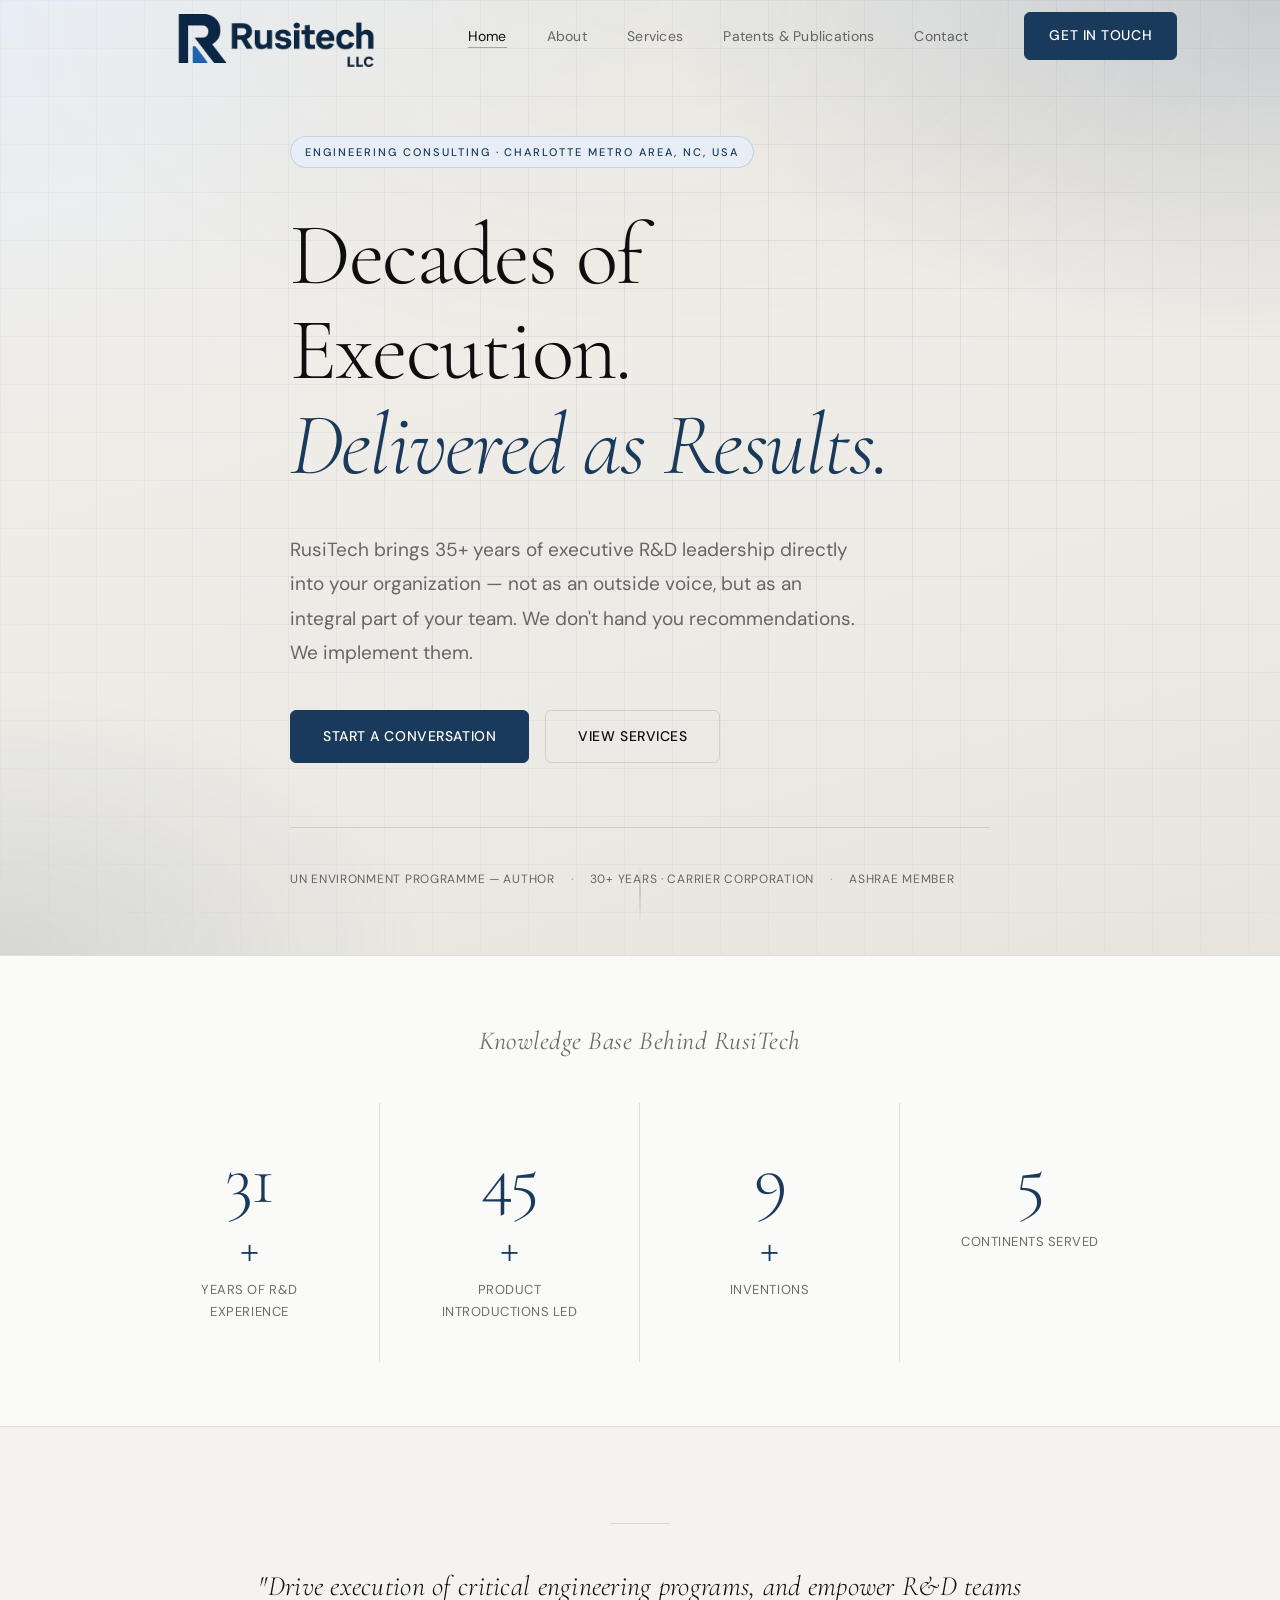
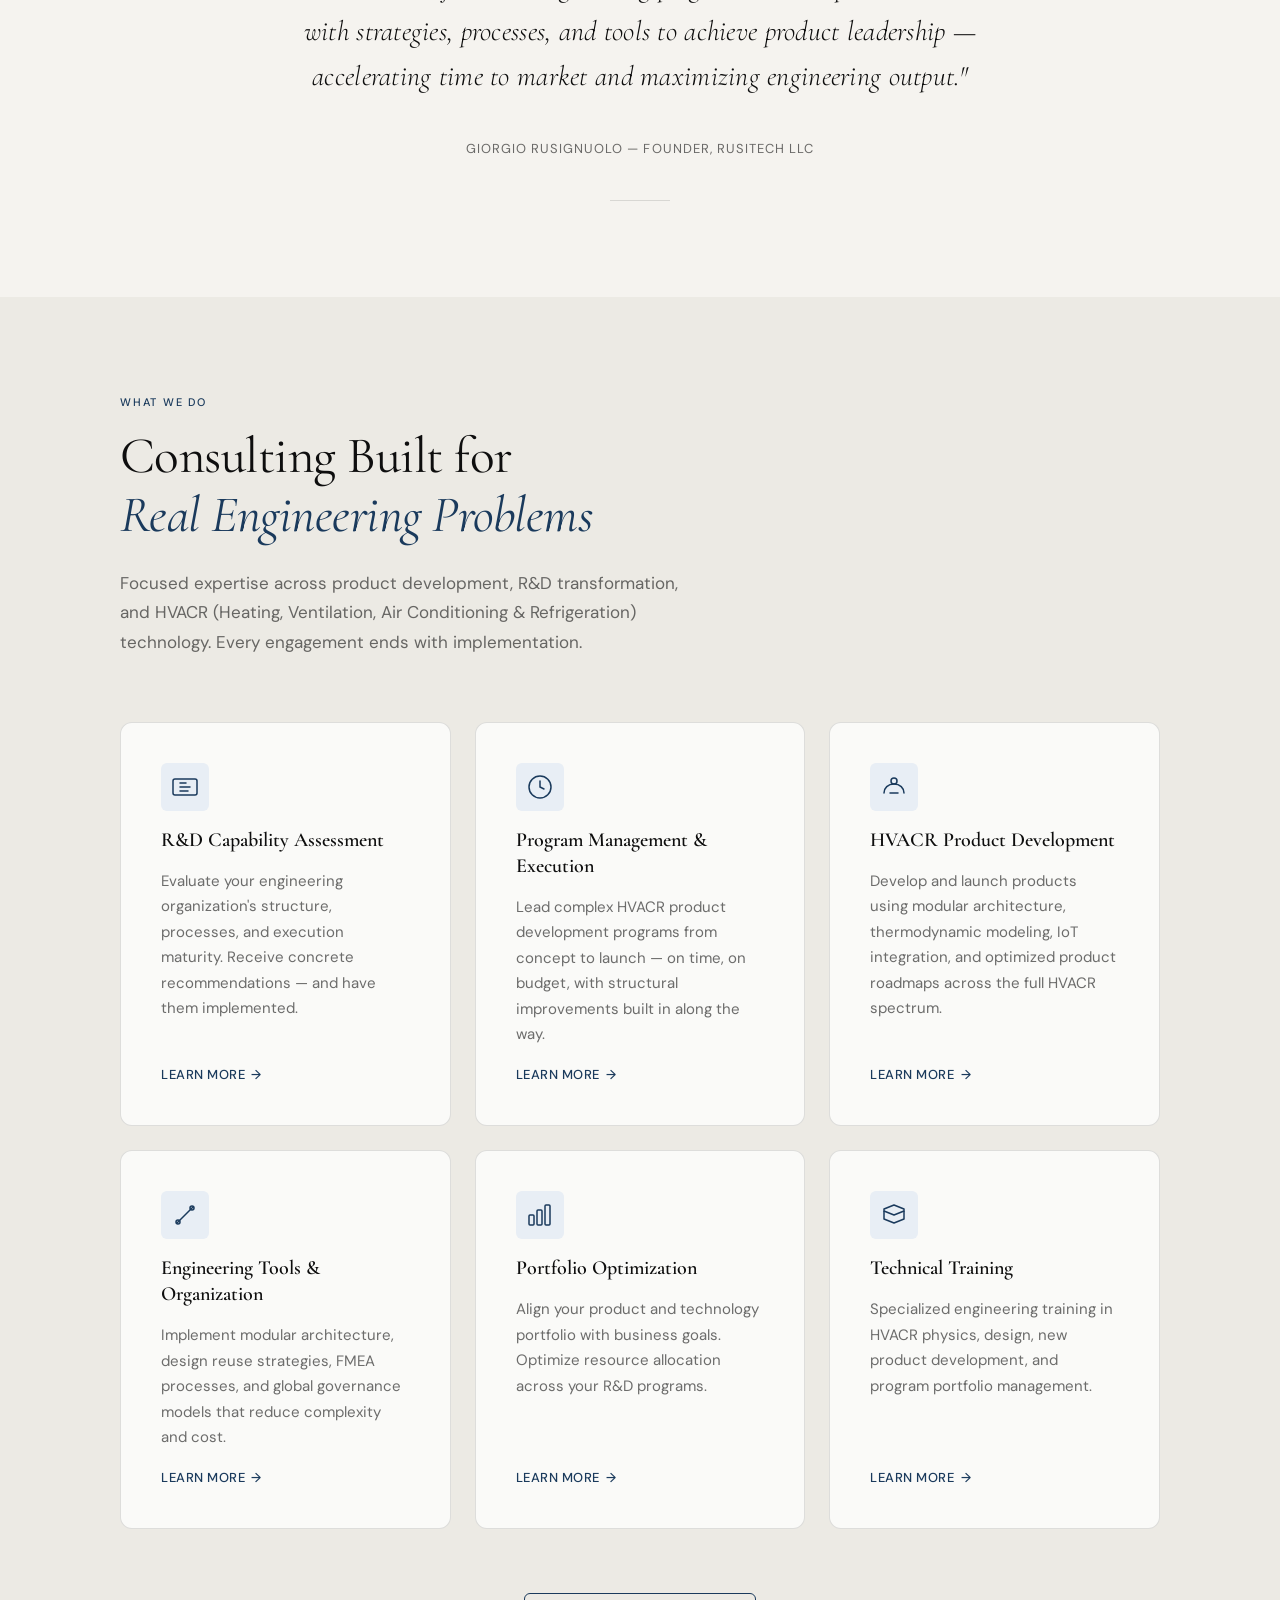
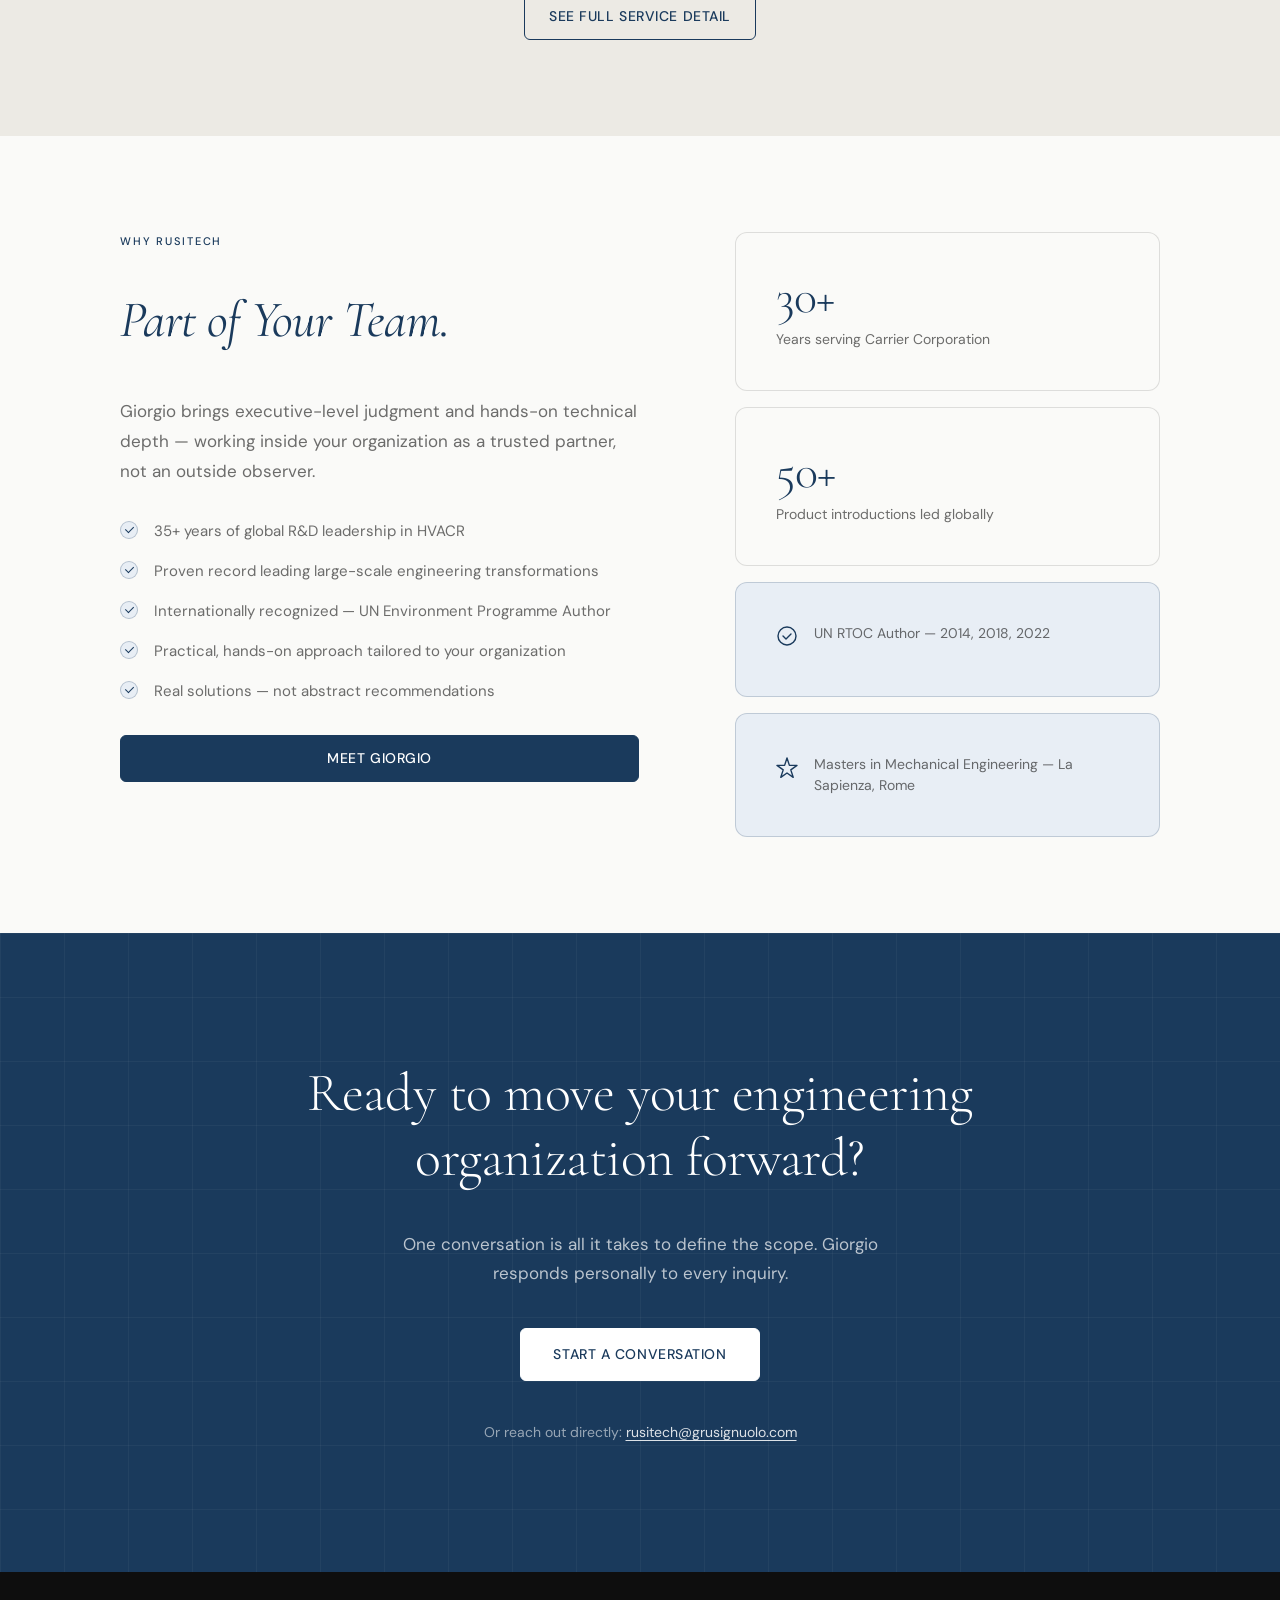
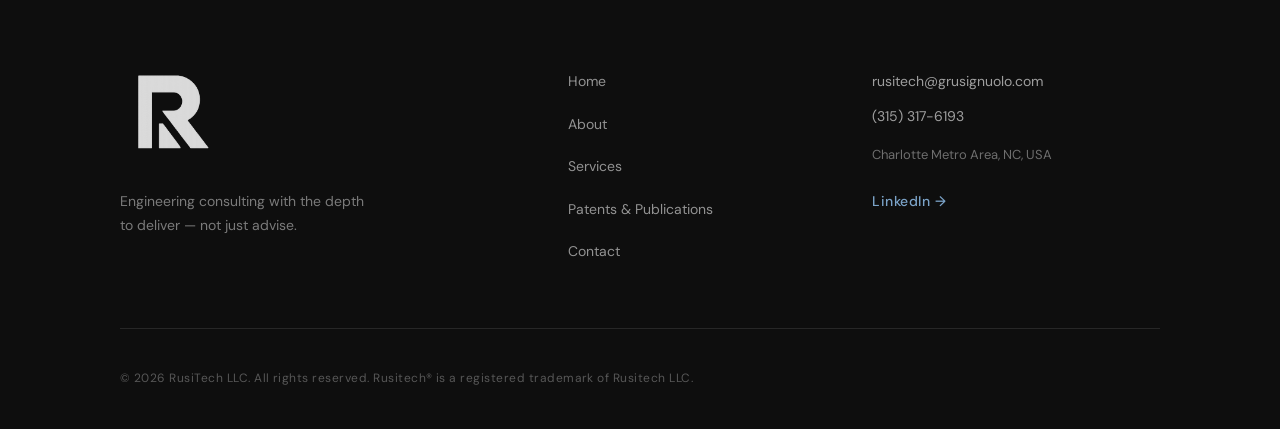
==== commit 625e7eb5: "Page Revisions & Hamburger Fix" ====
--- a/index.html
+++ b/index.html
@@ -4,7 +4,7 @@
   <meta charset="UTF-8" />
   <meta name="viewport" content="width=device-width, initial-scale=1.0" />
   <meta name="description" content="RusiTech LLC — 35+ years of executive R&D leadership in HVACR engineering. Strategic consulting, product development, and expert technical support." />
-  <meta name="keywords" content="HVACR engineering consulting, R&D consulting, product development, engineering transformation, Giorgio Rusignuolo, Raleigh NC" />
+  <meta name="keywords" content="HVACR engineering consulting, R&D consulting, product development, engineering transformation, Giorgio Rusignuolo, Charlotte NC" />
   <meta property="og:title" content="RusiTech LLC — Engineering Consulting" />
   <meta property="og:description" content="Strategic engineering consulting with 35+ years of hands-on executive R&D experience in HVACR." />
   <meta property="og:type" content="website" />
@@ -15,11 +15,11 @@
 
   <!-- Favicon -->
   <link rel="icon" type="image/x-icon" href="favicon.ico" />
-<link rel="icon" type="image/png" sizes="32x32" href="favicon.ico/favicon-32x32.png" />
-<link rel="icon" type="image/png" sizes="16x16" href="favicon.ico/favicon-16x16.png" />
-<link rel="apple-touch-icon" sizes="180x180" href="favicon.ico/apple-touch-icon.png" />
-<link rel="manifest" href="favicon.ico/site.webmanifest" />
-<meta name="theme-color" content="#f5f3ef" />
+  <link rel="icon" type="image/png" sizes="32x32" href="favicon.ico/favicon-32x32.png" />
+  <link rel="icon" type="image/png" sizes="16x16" href="favicon.ico/favicon-16x16.png" />
+  <link rel="apple-touch-icon" sizes="180x180" href="favicon.ico/apple-touch-icon.png" />
+  <link rel="manifest" href="favicon.ico/site.webmanifest" />
+  <meta name="theme-color" content="#f5f3ef" />
 
   <!-- Fonts -->
   <link rel="preconnect" href="https://fonts.googleapis.com" />
@@ -33,9 +33,6 @@
 
 <body>
 
-  <!-- ============================================================
-       PRELOADER
-  ============================================================ -->
   <div id="preloader" aria-hidden="true">
     <div class="preloader-inner">
       <div class="preloader-ring"></div>
@@ -43,22 +40,13 @@
     </div>
   </div>
 
-  <!-- ============================================================
-       SKIP TO CONTENT (Accessibility)
-  ============================================================ -->
   <a href="#main-content" class="skip-link">Skip to main content</a>
 
-  <!-- ============================================================
-       NAVIGATION
-  ============================================================ -->
   <header id="site-header" role="banner">
     <nav class="nav-container" aria-label="Main navigation">
-
-      <!-- Logo -->
       <a href="index.html" class="nav-logo" aria-label="RusiTech LLC — Home">
-  <img src="images/rusitech logo.png" alt="RusiTech LLC" class="nav-logo-img" />
-</a>
-      <!-- Desktop Nav Links -->
+        <img src="images/rusitech logo.png" alt="RusiTech LLC" class="nav-logo-img" />
+      </a>
       <ul class="nav-links" role="list">
         <li><a href="index.html" class="nav-link active" aria-current="page">Home</a></li>
         <li><a href="about.html" class="nav-link">About</a></li>
@@ -66,20 +54,13 @@
         <li><a href="patents.html" class="nav-link">Patents &amp; Publications</a></li>
         <li><a href="contact.html" class="nav-link">Contact</a></li>
       </ul>
-
-      <!-- CTA Button -->
       <a href="contact.html" class="btn btn-primary nav-cta">Get in Touch</a>
-
-      <!-- Mobile Hamburger -->
       <button class="nav-hamburger" id="nav-toggle" aria-label="Toggle navigation menu" aria-expanded="false" aria-controls="mobile-menu">
         <span class="hamburger-line"></span>
         <span class="hamburger-line"></span>
         <span class="hamburger-line"></span>
       </button>
-
     </nav>
-
-    <!-- Mobile Menu -->
     <div class="mobile-menu" id="mobile-menu" aria-hidden="true" role="dialog" aria-label="Mobile navigation">
       <ul class="mobile-nav-links" role="list">
         <li><a href="index.html" class="mobile-nav-link active">Home</a></li>
@@ -92,21 +73,16 @@
     </div>
   </header>
 
-  <!-- ============================================================
-       MAIN CONTENT
-  ============================================================ -->
   <main id="main-content">
 
     <!-- ── HERO ───────────────────────────────────────────────── -->
     <section class="hero" aria-label="Hero">
       <div class="hero-bg" aria-hidden="true">
         <div class="hero-grid-lines"></div>
-        <div class="hero-orb hero-orb--1"></div>
-        <div class="hero-orb hero-orb--2"></div>
       </div>
 
       <div class="hero-content container">
-        <div class="hero-eyebrow reveal">Engineering Consulting · Charlotte, NC</div>
+        <div class="hero-eyebrow reveal">Engineering Consulting · Charlotte Metro Area, NC, USA</div>
 
         <h1 class="hero-headline reveal reveal--delay-1">
           Decades of Execution.<br />
@@ -125,7 +101,7 @@
         </div>
 
         <div class="hero-trust reveal reveal--delay-4">
-          <span class="trust-item">UN Environment Programme — Lead Author</span>
+          <span class="trust-item">UN Environment Programme — Author</span>
           <span class="trust-divider" aria-hidden="true">·</span>
           <span class="trust-item">30+ Years · Carrier Corporation</span>
           <span class="trust-divider" aria-hidden="true">·</span>
@@ -141,6 +117,11 @@
     <!-- ── STATS ──────────────────────────────────────────────── -->
     <section class="stats-section" aria-label="Key statistics">
       <div class="container">
+
+        <div class="stats-label-row reveal">
+          <p class="stats-knowledge-base">Knowledge Base Behind RusiTech</p>
+        </div>
+
         <div class="stats-grid">
 
           <div class="stat-card reveal">
@@ -150,12 +131,12 @@
 
           <div class="stat-card reveal reveal--delay-1">
             <span class="stat-number" data-target="50">0</span><span class="stat-suffix">+</span>
-            <span class="stat-label">Product Families Launched</span>
+            <span class="stat-label">Product Introductions Led</span>
           </div>
 
           <div class="stat-card reveal reveal--delay-2">
             <span class="stat-number" data-target="10">0</span><span class="stat-suffix">+</span>
-            <span class="stat-label">Granted Patents</span>
+            <span class="stat-label">Inventions</span>
           </div>
 
           <div class="stat-card reveal reveal--delay-3">
@@ -193,21 +174,22 @@
             Consulting Built for<br /><em>Real Engineering Problems</em>
           </h2>
           <p class="section-sub">
-            Focused expertise across product development, R&amp;D transformation, and HVACR technology.
-            Every engagement ends with implementation — not just a report.
+            Focused expertise across product development, R&amp;D transformation, and
+            HVACR (Heating, Ventilation, Air Conditioning &amp; Refrigeration) technology.
+            Every engagement ends with implementation.
           </p>
         </div>
 
         <div class="services-grid">
 
-          <article class="service-card reveal" aria-label="R&D Organization Assessment">
+          <article class="service-card reveal" aria-label="R&D Capability Assessment">
             <div class="service-card-icon" aria-hidden="true">
               <svg width="28" height="28" viewBox="0 0 28 28" fill="none" aria-hidden="true">
                 <rect x="2" y="6" width="24" height="16" rx="2" stroke="currentColor" stroke-width="1.5"/>
                 <path d="M9 14h10M9 10h6M9 18h8" stroke="currentColor" stroke-width="1.5" stroke-linecap="round"/>
               </svg>
             </div>
-            <h3 class="service-card-title">R&amp;D Organization Assessment</h3>
+            <h3 class="service-card-title">R&amp;D Capability Assessment</h3>
             <p class="service-card-desc">
               Evaluate your engineering organization's structure, processes, and execution maturity.
               Receive concrete recommendations — and have them implemented.
@@ -281,7 +263,7 @@
             <h3 class="service-card-title">Portfolio Optimization</h3>
             <p class="service-card-desc">
               Align your product and technology portfolio with business goals.
-              Optimize resource allocation and eliminate development investments that don't deliver.
+              Optimize resource allocation across your R&amp;D programs.
             </p>
             <a href="services.html#portfolio" class="service-card-link">
               Learn more <span aria-hidden="true">→</span>
@@ -297,7 +279,7 @@
             </div>
             <h3 class="service-card-title">Technical Training</h3>
             <p class="service-card-desc">
-              Specialized engineering training in HVACR physics, design, applications,
+              Specialized engineering training in HVACR physics, design,
               new product development, and program portfolio management.
             </p>
             <a href="services.html#training" class="service-card-link">
@@ -322,10 +304,9 @@
           <div class="why-text reveal">
             <span class="section-eyebrow">Why RusiTech</span>
             <h2 id="why-heading" class="section-title">
-              Not a Consultant.<br /><em>Part of Your Team.</em>
+              <em>Part of Your Team.</em>
             </h2>
             <p class="section-sub">
-              Most consultants hand over a report and leave. RusiTech stays through implementation.
               Giorgio brings executive-level judgment and hands-on technical depth — working
               inside your organization as a trusted partner, not an outside observer.
             </p>
@@ -341,7 +322,7 @@
               </li>
               <li class="why-item">
                 <span class="why-check" aria-hidden="true"></span>
-                <span>Internationally recognized — UN Environment Programme Lead Author</span>
+                <span>Internationally recognized — UN Environment Programme Author</span>
               </li>
               <li class="why-item">
                 <span class="why-check" aria-hidden="true"></span>
@@ -363,7 +344,7 @@
             </div>
             <div class="credential-card">
               <span class="credential-number">50+</span>
-              <span class="credential-label">Product families launched globally</span>
+              <span class="credential-label">Product introductions led globally</span>
             </div>
             <div class="credential-card credential-card--accent">
               <span class="credential-icon" aria-hidden="true">
@@ -372,7 +353,7 @@
                   <path d="M7 11l3 3 5-5" stroke="currentColor" stroke-width="1.4" stroke-linecap="round" stroke-linejoin="round"/>
                 </svg>
               </span>
-              <span class="credential-label">UN RTOC Lead Author — 2014, 2018, 2022</span>
+              <span class="credential-label">UN RTOC Author — 2014, 2018, 2022</span>
             </div>
             <div class="credential-card credential-card--accent">
               <span class="credential-icon" aria-hidden="true">
@@ -410,21 +391,16 @@
 
   </main>
 
-  <!-- ============================================================
-       FOOTER
-  ============================================================ -->
   <footer class="site-footer" role="contentinfo">
     <div class="container">
       <div class="footer-inner">
-
-       <div class="footer-brand">
-  <img src="/images/rusitech logo - R.png" alt="RusiTech LLC" class="footer-logo-img" />
-  <p class="footer-tagline">
-    Engineering consulting with the depth<br />
-    to deliver — not just advise.
-  </p>
-</div>
-
+        <div class="footer-brand">
+          <img src="/images/rusitech logo - R.png" alt="RusiTech LLC" class="footer-logo-img" />
+          <p class="footer-tagline">
+            Engineering consulting with the depth<br />
+            to deliver — not just advise.
+          </p>
+        </div>
         <nav class="footer-nav" aria-label="Footer navigation">
           <ul role="list">
             <li><a href="index.html">Home</a></li>
@@ -434,82 +410,56 @@
             <li><a href="contact.html">Contact</a></li>
           </ul>
         </nav>
-
         <div class="footer-contact">
-          <p>
-            <a href="mailto:rusitech@grusignuolo.com">rusitech@grusignuolo.com</a>
-          </p>
-          <p>
-            <a href="tel:+13153176193">(315) 317-6193</a>
-          </p>
-          <p class="footer-address">
-            Charlotte, NC
-          </p>
-          
-           <a
-              href="https://www.linkedin.com/in/giorgio-rusignuolo-7230b142/"
-              target="_blank"
-              rel="noopener noreferrer"
-               class="footer-linkedin"
-               aria-label="Giorgio Rusignuolo on LinkedIn"
-          >
-        LinkedIn →
-            </a>
-        </div>
-
-      </div>
-
+          <p><a href="mailto:rusitech@grusignuolo.com">rusitech@grusignuolo.com</a></p>
+          <p><a href="tel:+13153176193">(315) 317-6193</a></p>
+          <p class="footer-address">Charlotte Metro Area, NC, USA</p>
+          <a href="https://www.linkedin.com/in/giorgio-rusignuolo-7230b142/" target="_blank" rel="noopener noreferrer" class="footer-linkedin" aria-label="Giorgio Rusignuolo on LinkedIn">LinkedIn →</a>
+        </div>
+      </div>
       <div class="footer-bottom">
-        <p>&copy; <span id="footer-year"></span> RusiTech LLC. All rights reserved.</p>
+        <p>&copy; <span id="footer-year"></span> RusiTech LLC. All rights reserved. Rusitech&reg; is a registered trademark of Rusitech LLC.</p>
       </div>
     </div>
   </footer>
 
-  <!-- Mobile Scroll-to-Top -->
-  <button class="scroll-top-btn" id="scrollTopBtn" aria-label="Scroll back to top" title="Back to top">
-    ↑
-  </button>
-
-  <!-- JS -->
+  <button class="scroll-top-btn" id="scrollTopBtn" aria-label="Scroll back to top" title="Back to top">↑</button>
+
   <script src="js/main.js"></script>
 
-
-
-<script type="application/ld+json">
-{
-  "@context": "https://schema.org",
-  "@type": "ProfessionalService",
-  "name": "RusiTech LLC",
-  "description": "Engineering consulting with 35+ years of executive R&D leadership in HVACR. Strategic transformation, product development, and expert technical support.",
-  "url": "https://grusignuolo.com",
-  "telephone": "+13153176193",
-  "email": "rusitech@grusignuolo.com",
-  "address": {
-    "@type": "PostalAddress",
-    "addressLocality": "Raleigh",
-    "addressRegion": "NC",
-    "addressCountry": "US"
-  },
-  "founder": {
-    "@type": "Person",
-    "name": "Giorgio Rusignuolo",
-    "jobTitle": "Founder & Expert Consultant",
-    "alumniOf": "University of Rome, La Sapienza",
-    "sameAs": "https://www.linkedin.com/in/giorgio-rusignuolo-7230b142/"
-  },
-  "areaServed": "Worldwide",
-  "serviceType": [
-    "R&D Organization Assessment",
-    "Program Management & Execution",
-    "HVACR Product Development",
-    "Engineering Tools & Organization",
-    "Portfolio Optimization",
-    "Technical Training"
-  ]
-}
-</script>
-
-
+  <script type="application/ld+json">
+  {
+    "@context": "https://schema.org",
+    "@type": "ProfessionalService",
+    "name": "RusiTech LLC",
+    "description": "Engineering consulting with 35+ years of executive R&D leadership in HVACR. Strategic transformation, product development, and expert technical support.",
+    "url": "https://grusignuolo.com",
+    "telephone": "+13153176193",
+    "email": "rusitech@grusignuolo.com",
+    "address": {
+      "@type": "PostalAddress",
+      "addressLocality": "Charlotte",
+      "addressRegion": "NC",
+      "addressCountry": "US"
+    },
+    "founder": {
+      "@type": "Person",
+      "name": "Giorgio Rusignuolo",
+      "jobTitle": "Founder & Expert Consultant",
+      "alumniOf": "University of Rome, La Sapienza",
+      "sameAs": "https://www.linkedin.com/in/giorgio-rusignuolo-7230b142/"
+    },
+    "areaServed": "Worldwide",
+    "serviceType": [
+      "R&D Capability Assessment",
+      "Program Management & Execution",
+      "HVACR Product Development",
+      "Engineering Tools & Organization",
+      "Portfolio Optimization",
+      "Technical Training"
+    ]
+  }
+  </script>
 
 </body>
 </html>
--- a/css/global.css
+++ b/css/global.css
@@ -450,6 +450,9 @@
 .mobile-cta {
   align-self: flex-start;
 }
+
+
+
 
 
 /* ----------------------------------------------------------------
@@ -1168,9 +1171,10 @@
 /* ── Mobile hamburger button fix ─────────────────────────────────────────────── */
 
 @media (max-width: 900px) {
-  .nav-container {
-    padding-inline: 0px;
-  }
+.nav-container {
+  padding-inline: 16px;
+}
+
 
   .nav-logo-img {
     height: 40px;
@@ -1215,4 +1219,42 @@
   margin-bottom: var(--space-md);
   filter: brightness(0) invert(1);
   opacity: 0.85;
-}+}
+
+
+/* ── Final Mobile Nav hamburger button Safety Fix ─────────────────────────────── */
+/* ── Final Mobile Nav Safety Fix ─────────────────────────────── */
+@media (max-width: 900px) {
+  .nav-container {
+    width: 100%;
+    max-width: 100%;
+    padding-left: 16px;
+    padding-right: 20px;
+    gap: 12px;
+    overflow: hidden;
+  }
+
+  .nav-logo {
+    flex: 1 1 auto;
+    min-width: 0;
+    max-width: calc(100% - 60px);
+    overflow: hidden;
+    padding-top: 4px;
+  }
+
+ .nav-logo-img {
+  height: clamp(92px, 22vw, 124px);
+    width: auto;
+  max-width: 100%;
+  object-fit: contain;
+}
+
+
+  .nav-hamburger {
+    flex: 0 0 44px;
+    width: 44px;
+    height: 44px;
+    margin-left: auto;
+    margin-right: 0;
+  }
+}
--- a/css/styles.css
+++ b/css/styles.css
@@ -181,6 +181,33 @@
   grid-template-columns: repeat(4, 1fr);
 }
 
+
+/* ── Stats Knowledge Base Label ─────────────────────────────── */
+.stats-label-row {
+  text-align: center;
+  padding-bottom: var(--space-xl);
+}
+
+.stats-knowledge-base {
+  font-family: var(--font-serif);
+  font-size: clamp(18px, 2.5vw, 26px);
+  font-weight: 400;
+  font-style: italic;
+  color: var(--color-ink-60);
+  letter-spacing: 0.02em;
+}
+
+/* ── HVACR Footnote ─────────────────────────────────────────── */
+.hvacr-footnote {
+  padding: var(--space-lg) 0;
+  border-top: 1px solid var(--color-rule);
+}
+
+.hvacr-footnote p {
+  font-size: 12px;
+  color: var(--color-ink-30);
+  letter-spacing: 0.04em;
+}
 
 /* ----------------------------------------------------------------
    MISSION SECTION
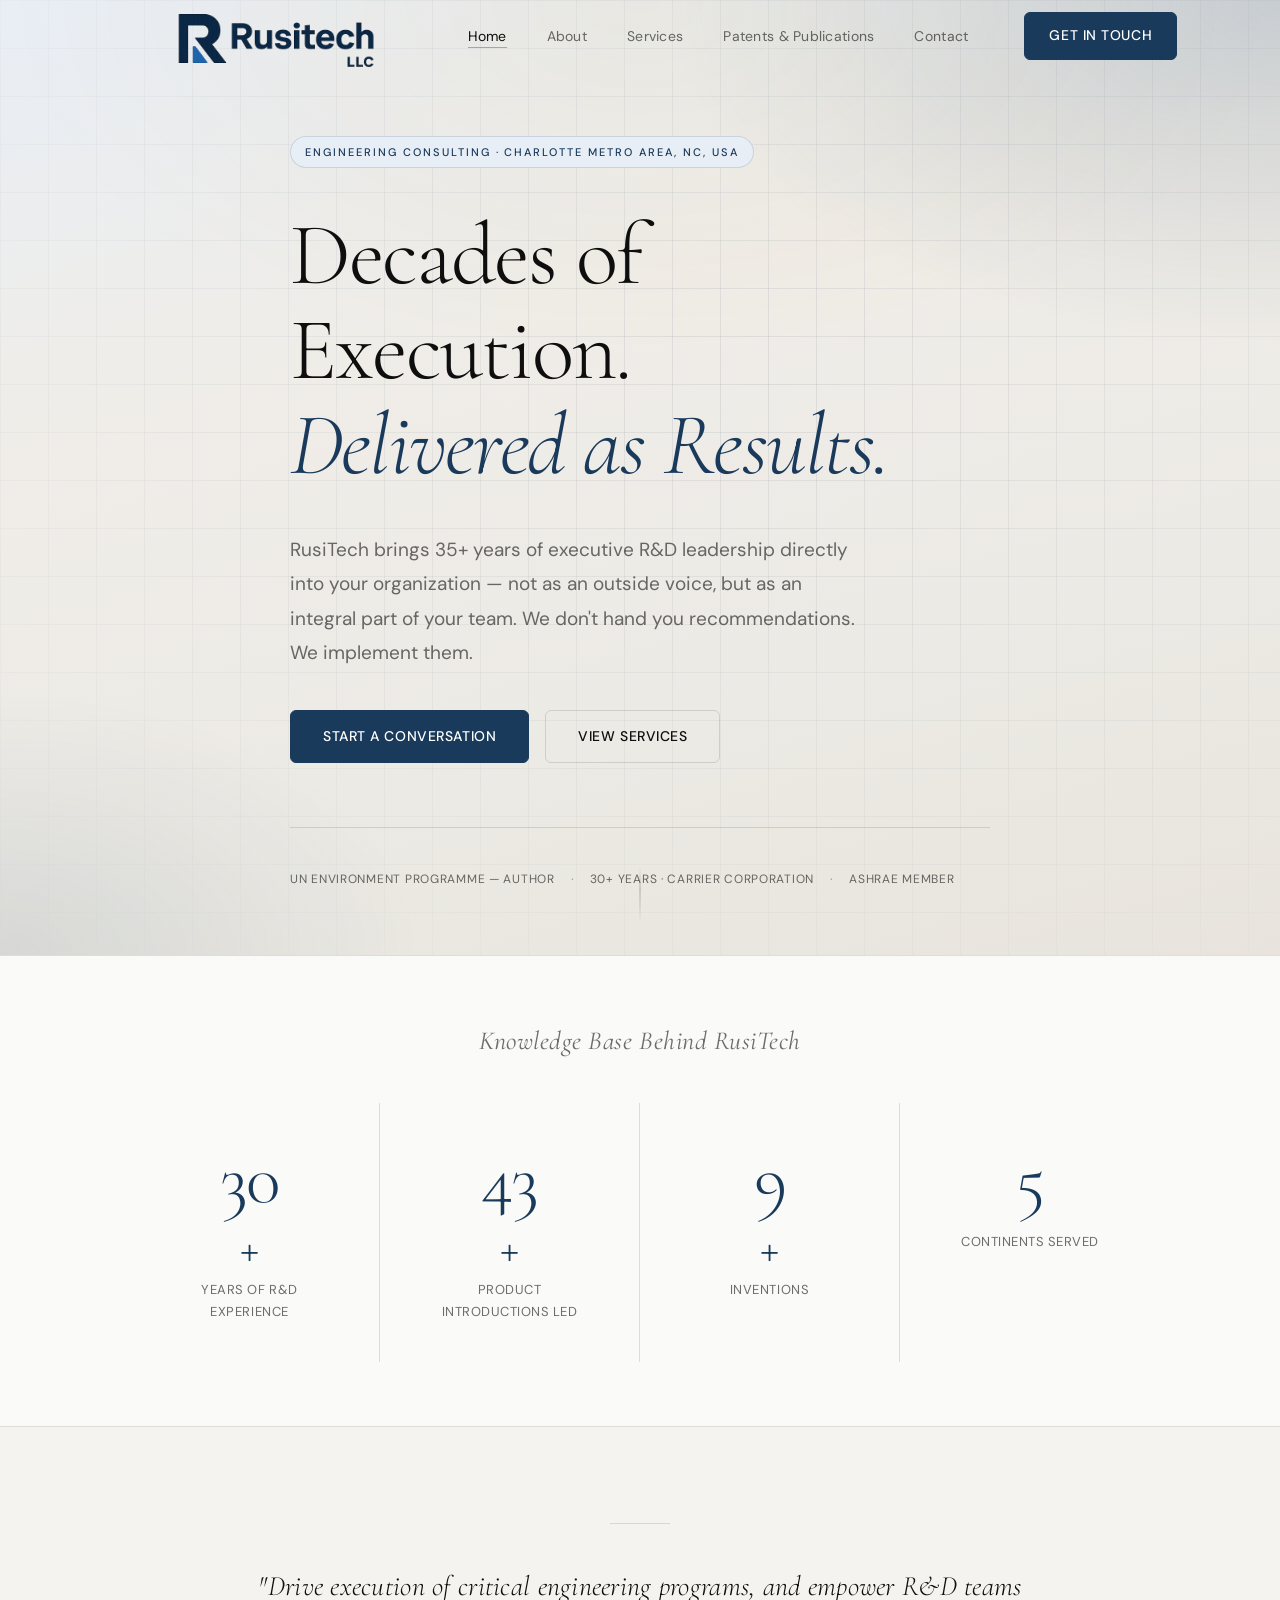
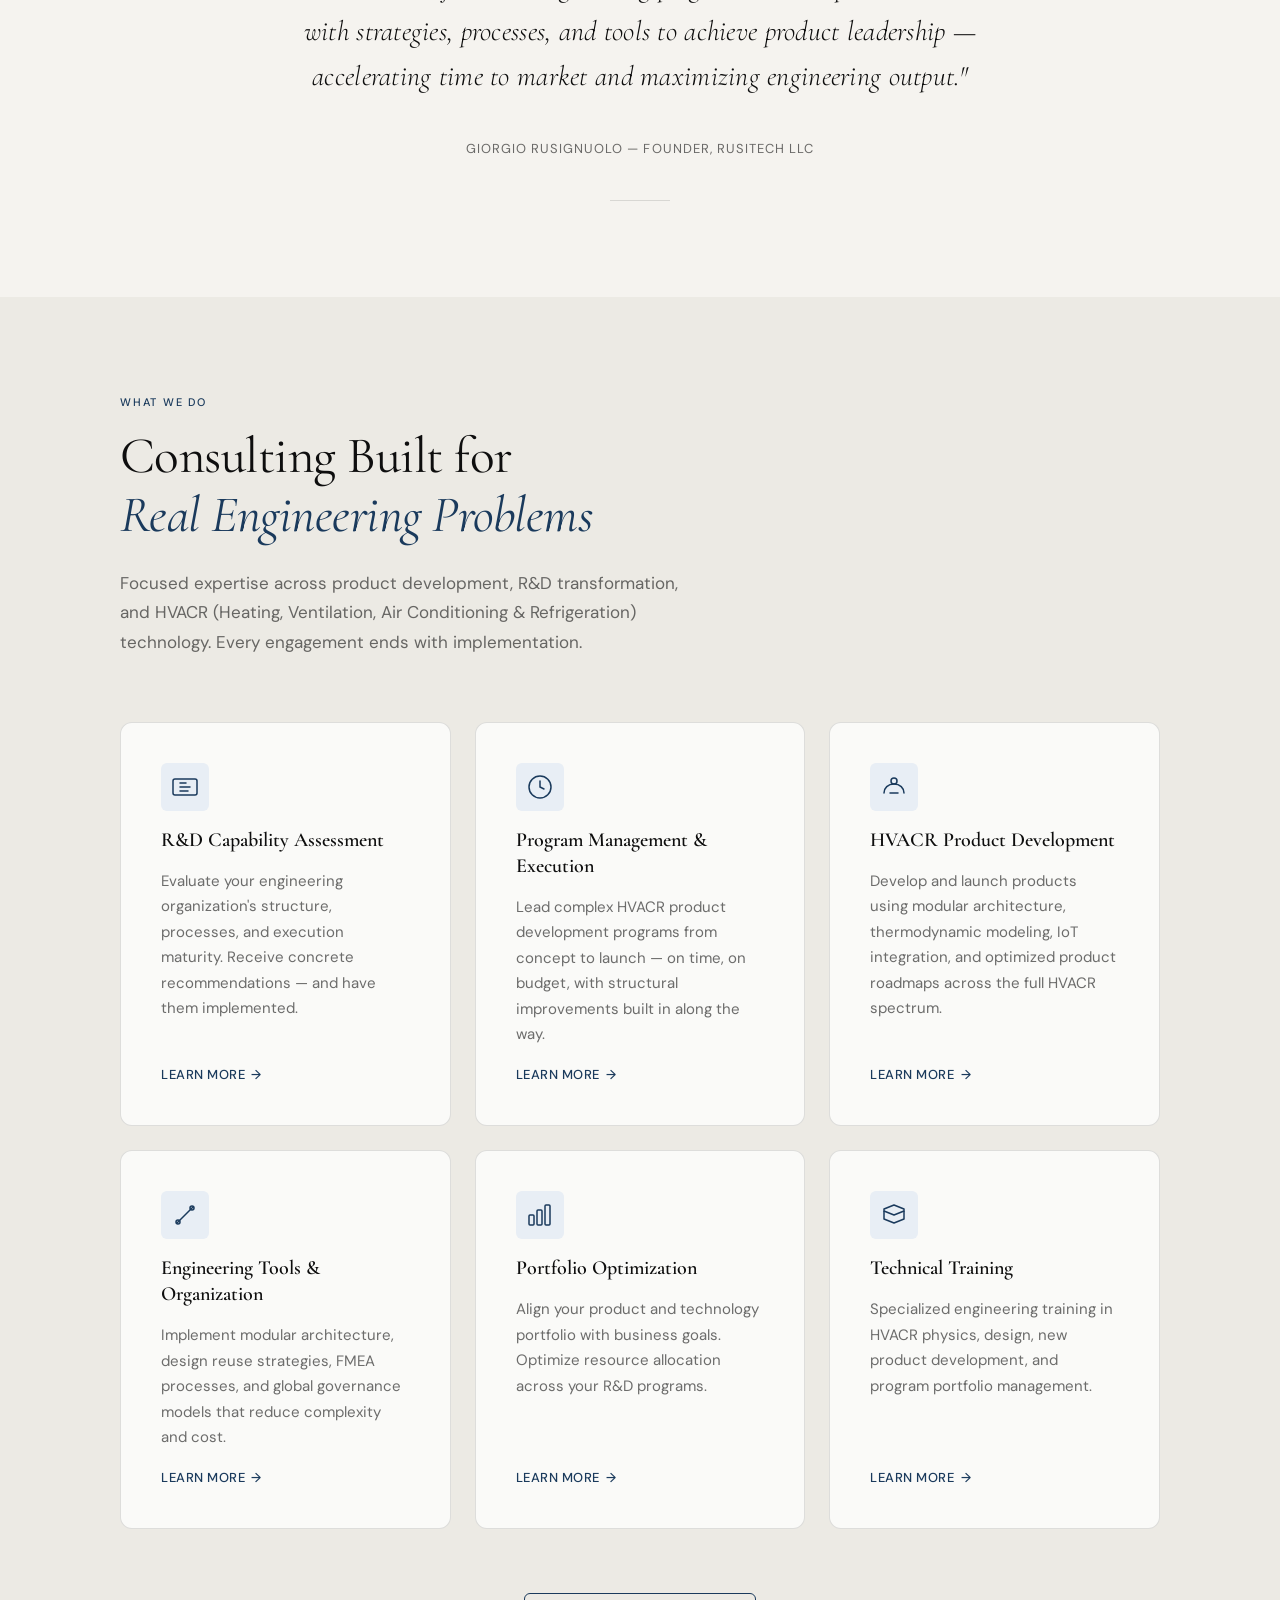
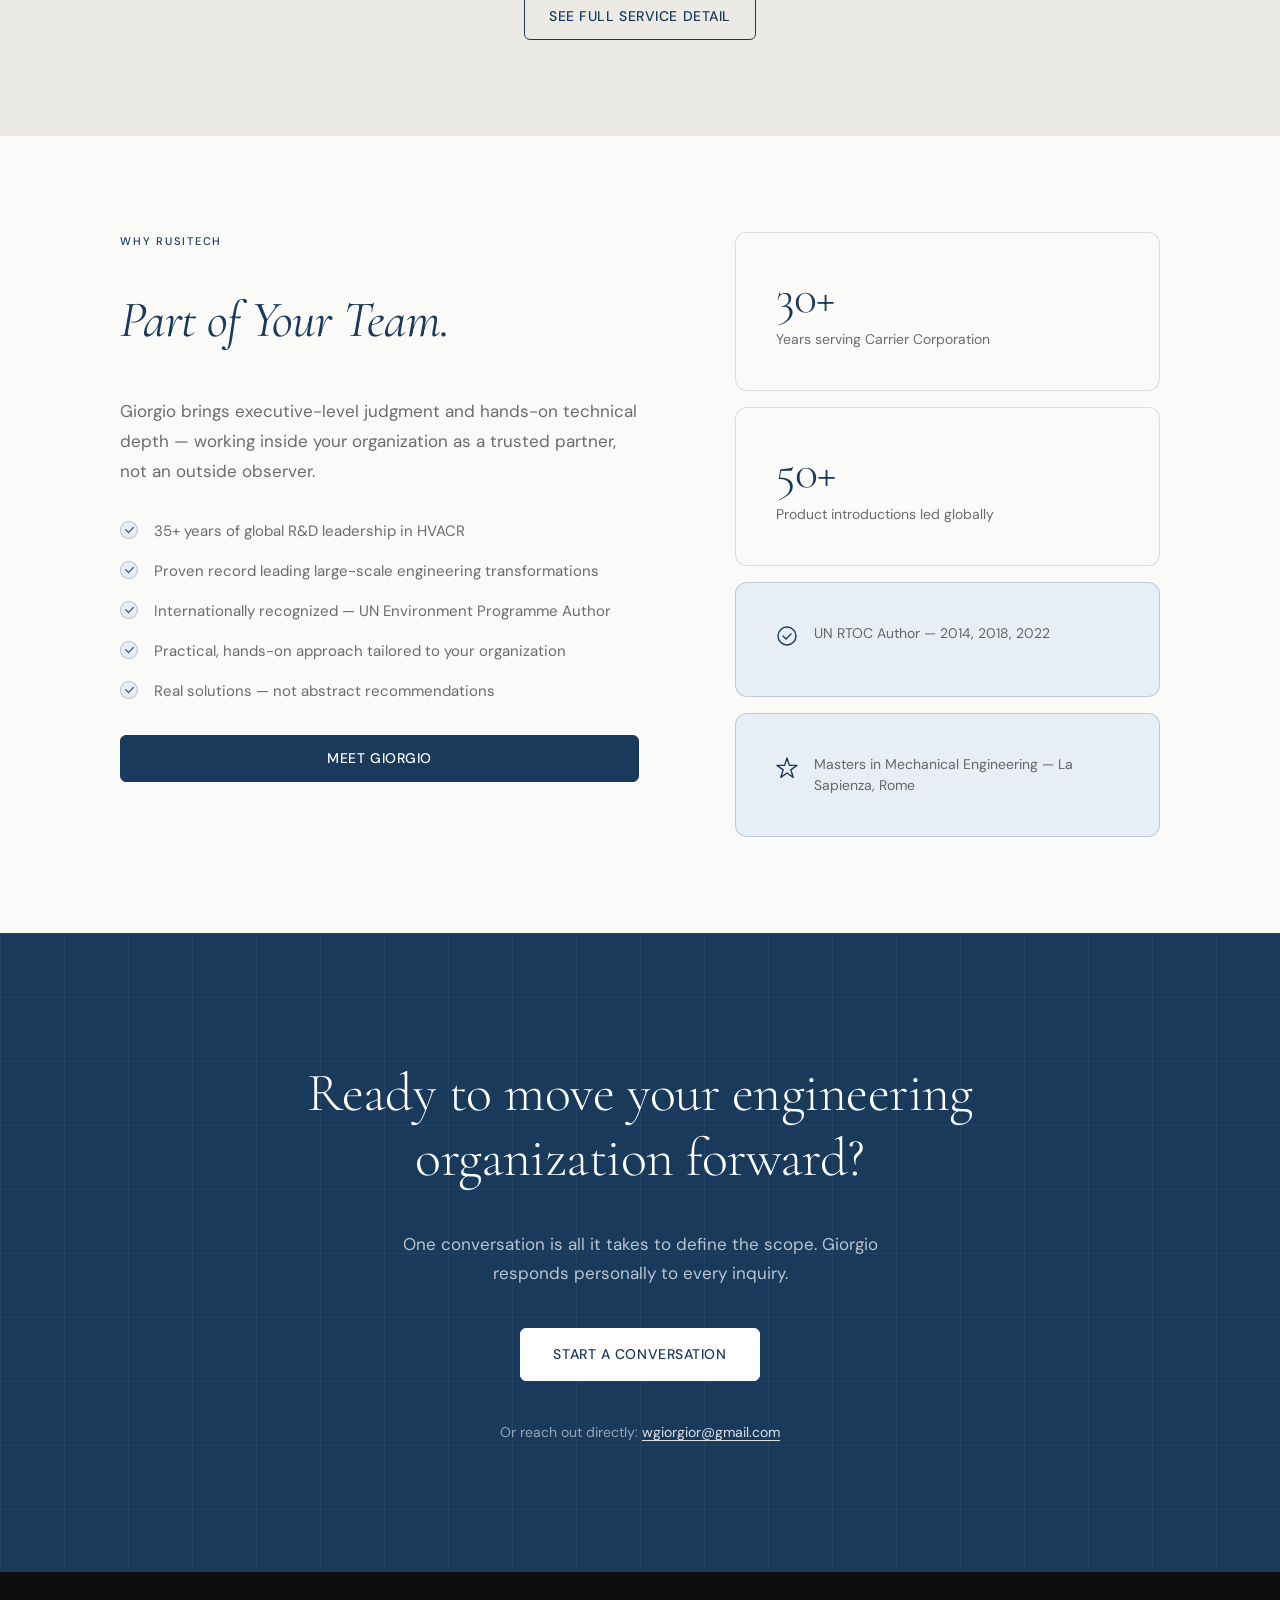
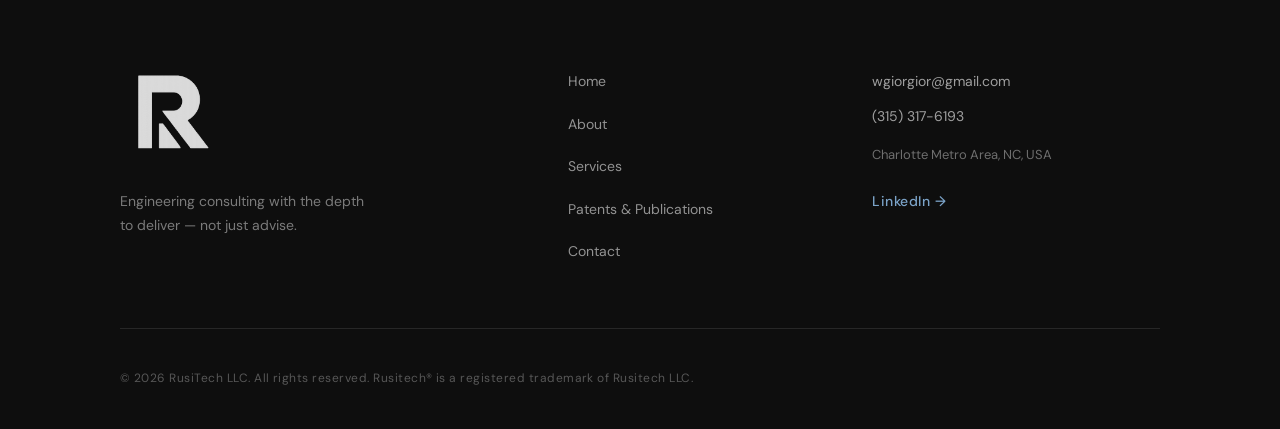
==== commit aa0746d9: "update description" ====
--- a/index.html
+++ b/index.html
@@ -383,7 +383,7 @@
           <a href="contact.html" class="btn btn-primary btn-lg">Start a Conversation</a>
           <p class="cta-email">
             Or reach out directly:
-            <a href="mailto:rusitech@grusignuolo.com" class="cta-email-link">rusitech@grusignuolo.com</a>
+            <a href="mailto:wgiorgior@gmail.com" class="cta-email-link">wgiorgior@gmail.com</a>
           </p>
         </div>
       </div>
@@ -411,7 +411,7 @@
           </ul>
         </nav>
         <div class="footer-contact">
-          <p><a href="mailto:rusitech@grusignuolo.com">rusitech@grusignuolo.com</a></p>
+          <p><a href="mailto:wgiorgior@gmail.com">wgiorgior@gmail.com</a></p>
           <p><a href="tel:+13153176193">(315) 317-6193</a></p>
           <p class="footer-address">Charlotte Metro Area, NC, USA</p>
           <a href="https://www.linkedin.com/in/giorgio-rusignuolo-7230b142/" target="_blank" rel="noopener noreferrer" class="footer-linkedin" aria-label="Giorgio Rusignuolo on LinkedIn">LinkedIn →</a>
@@ -433,7 +433,7 @@
     "@type": "ProfessionalService",
     "name": "RusiTech LLC",
     "description": "Engineering consulting with 35+ years of executive R&D leadership in HVACR. Strategic transformation, product development, and expert technical support.",
-    "url": "https://grusignuolo.com",
+    "url": "wgiorgior@gmail.com",
     "telephone": "+13153176193",
     "email": "rusitech@grusignuolo.com",
     "address": {
--- a/css/styles.css
+++ b/css/styles.css
@@ -45,6 +45,7 @@
   -webkit-mask-image: radial-gradient(ellipse 90% 80% at 60% 40%,
     black 0%, transparent 100%);
   animation: grid-scroll 4.5s linear infinite;
+  animation-play-state: running;
   will-change: background-position;
 }
 
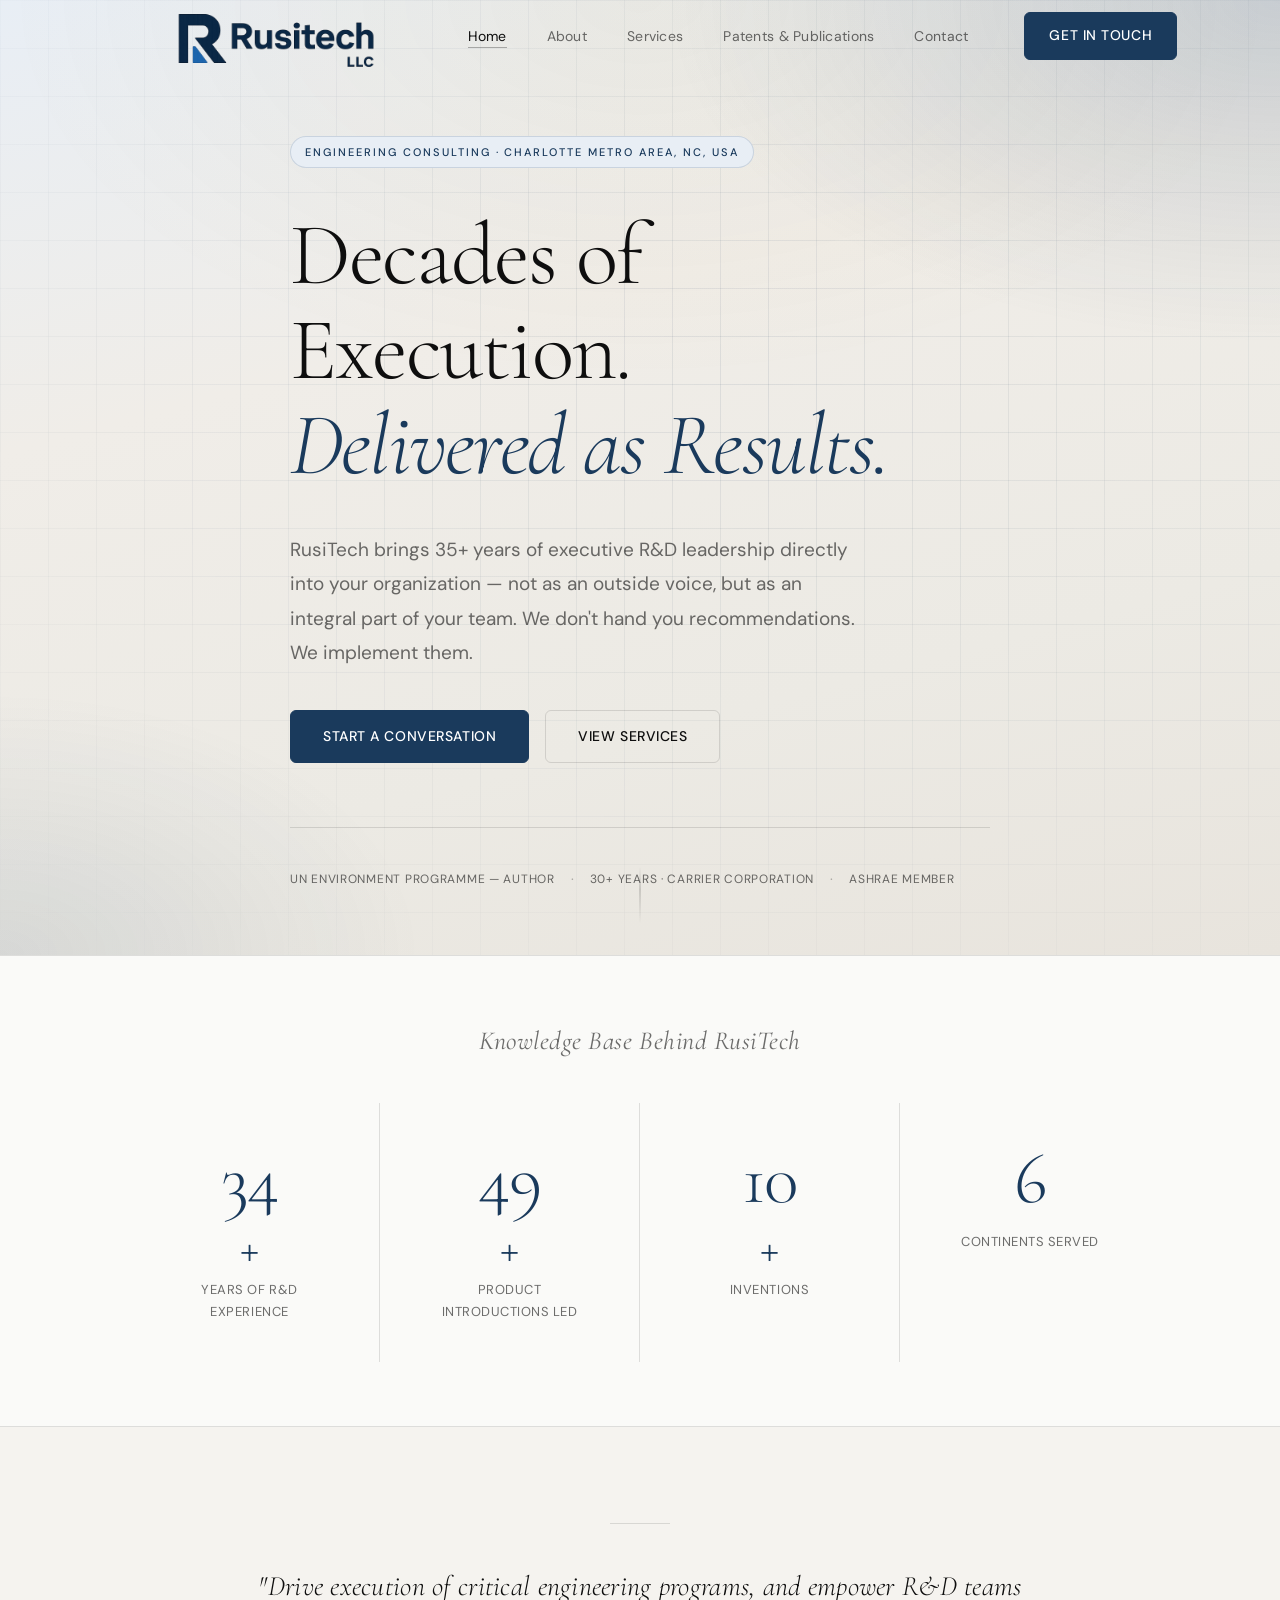
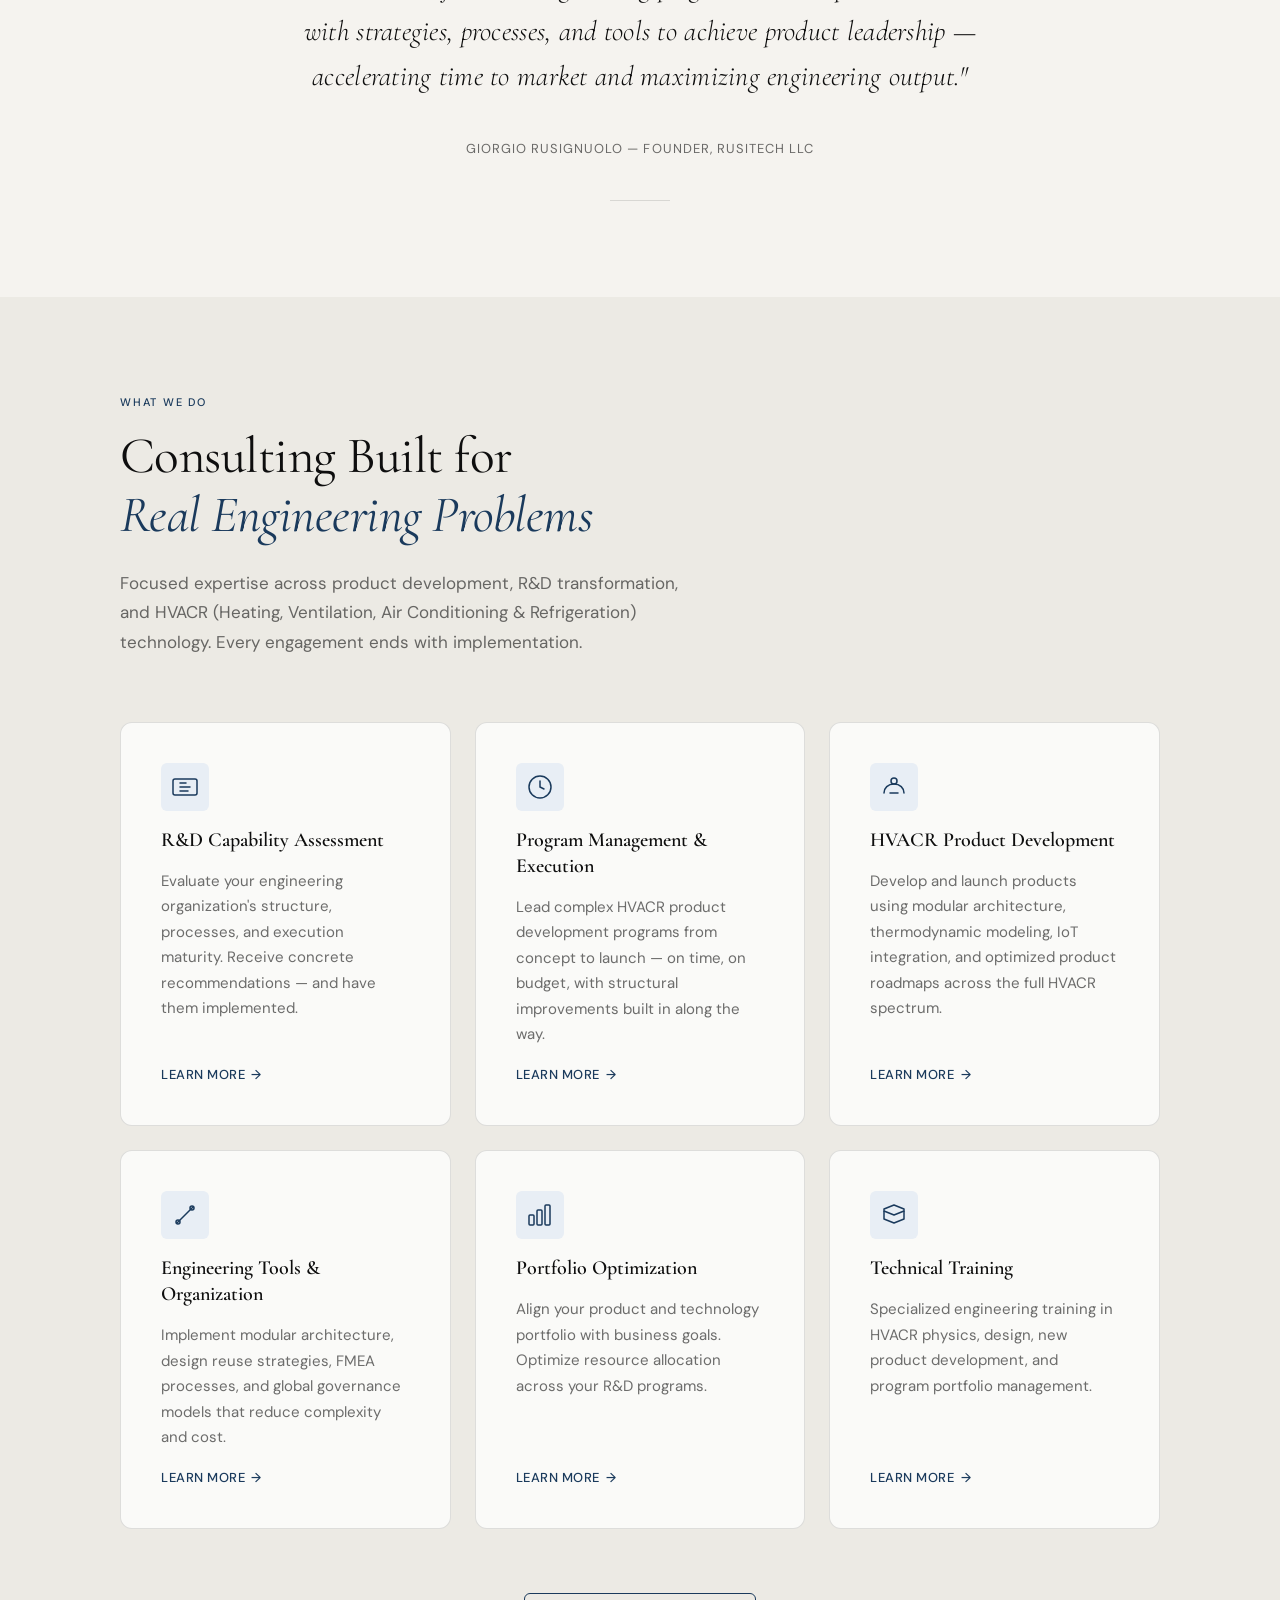
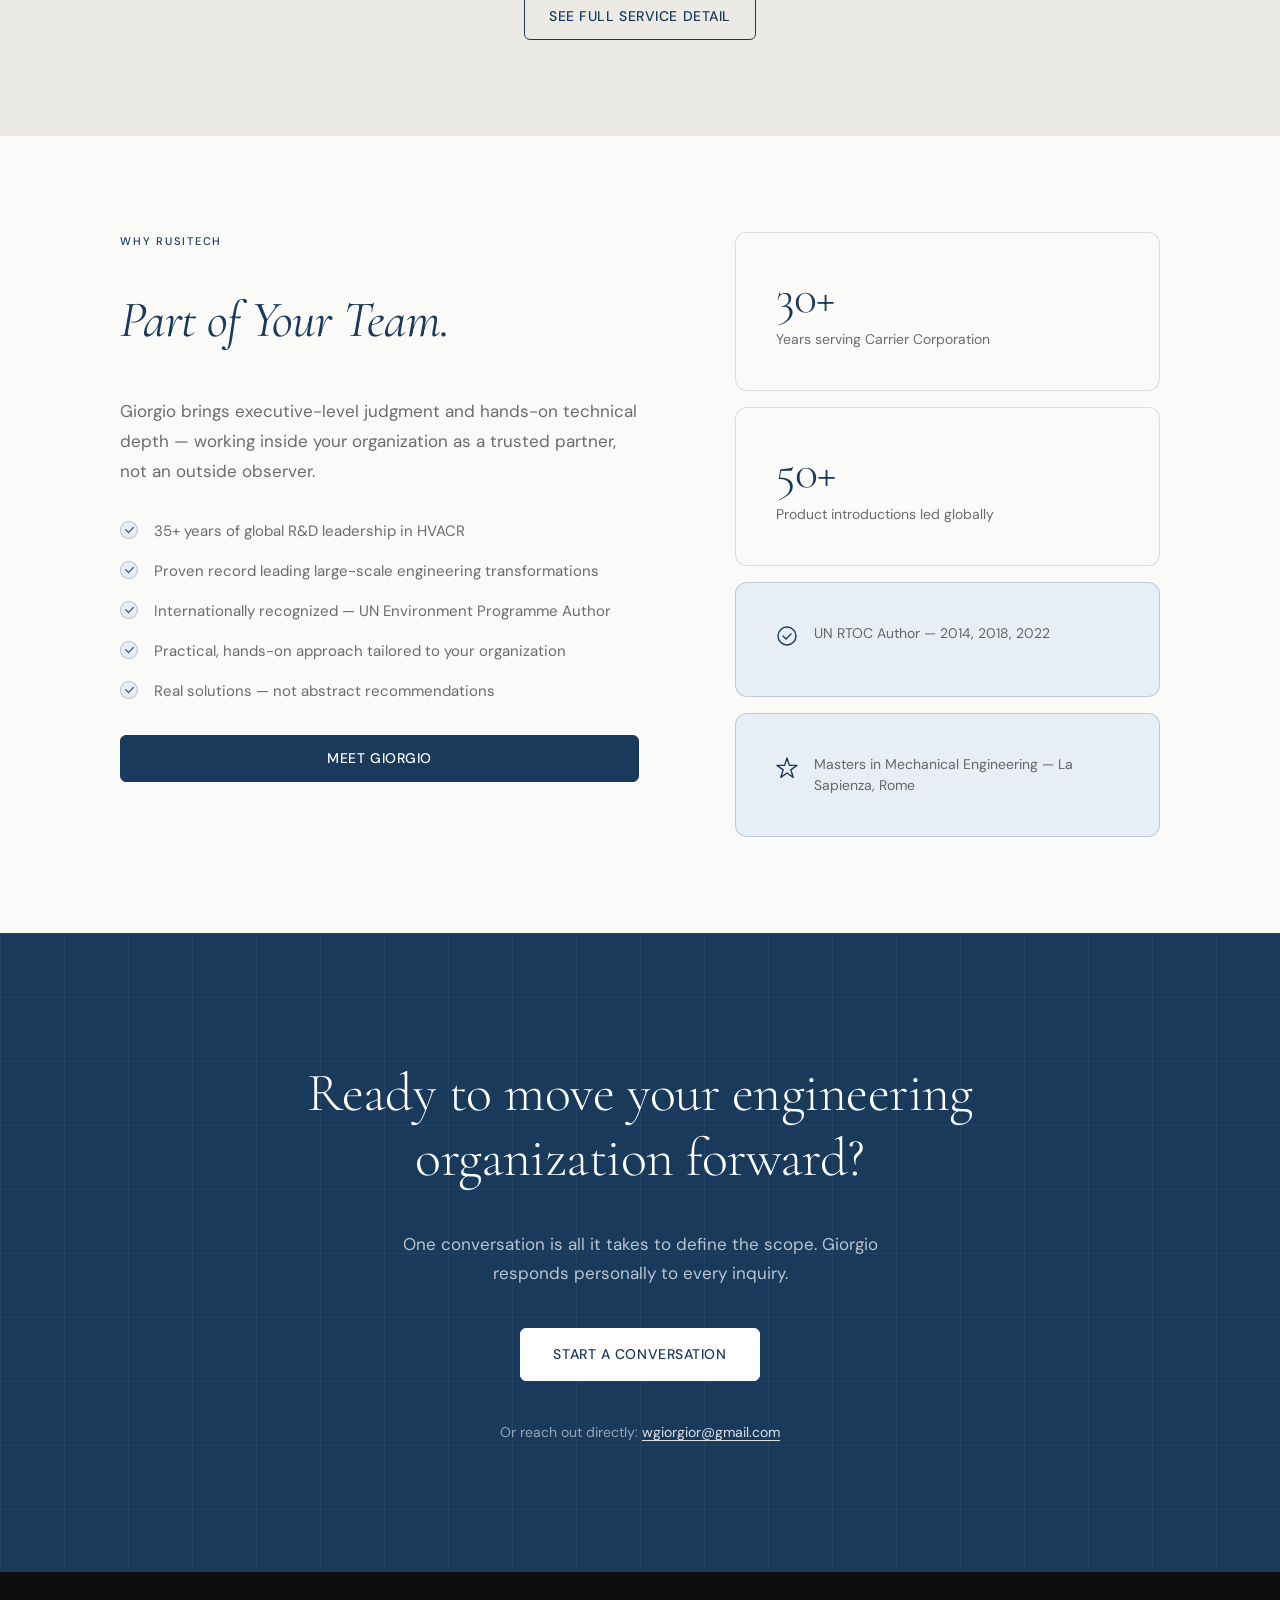
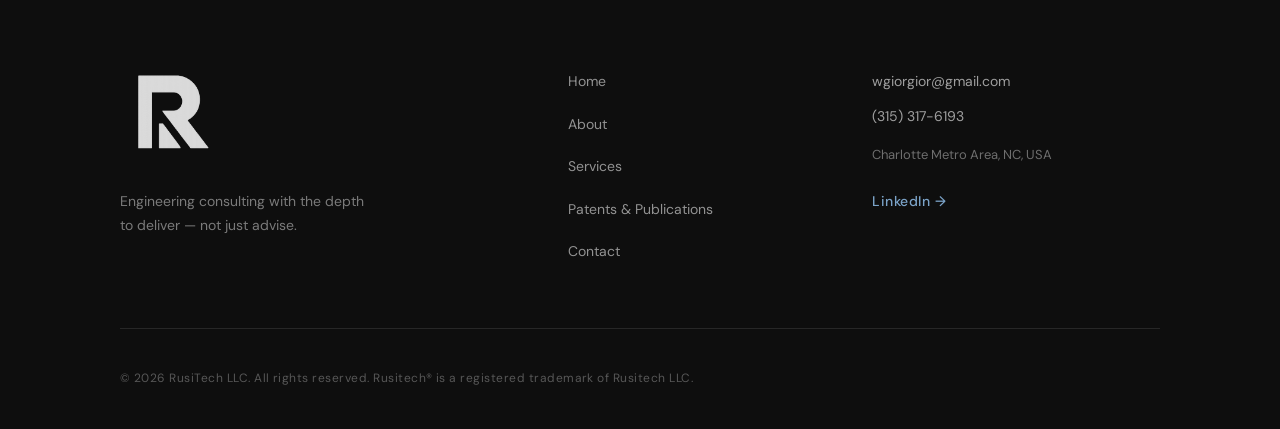
==== commit aaa4cde9: "trigger redeploy" ====
--- a/index.html
+++ b/index.html
@@ -1,3 +1,4 @@
+<!-- RusiTech LLC -->
 <!DOCTYPE html>
 <html lang="en">
 <head>
